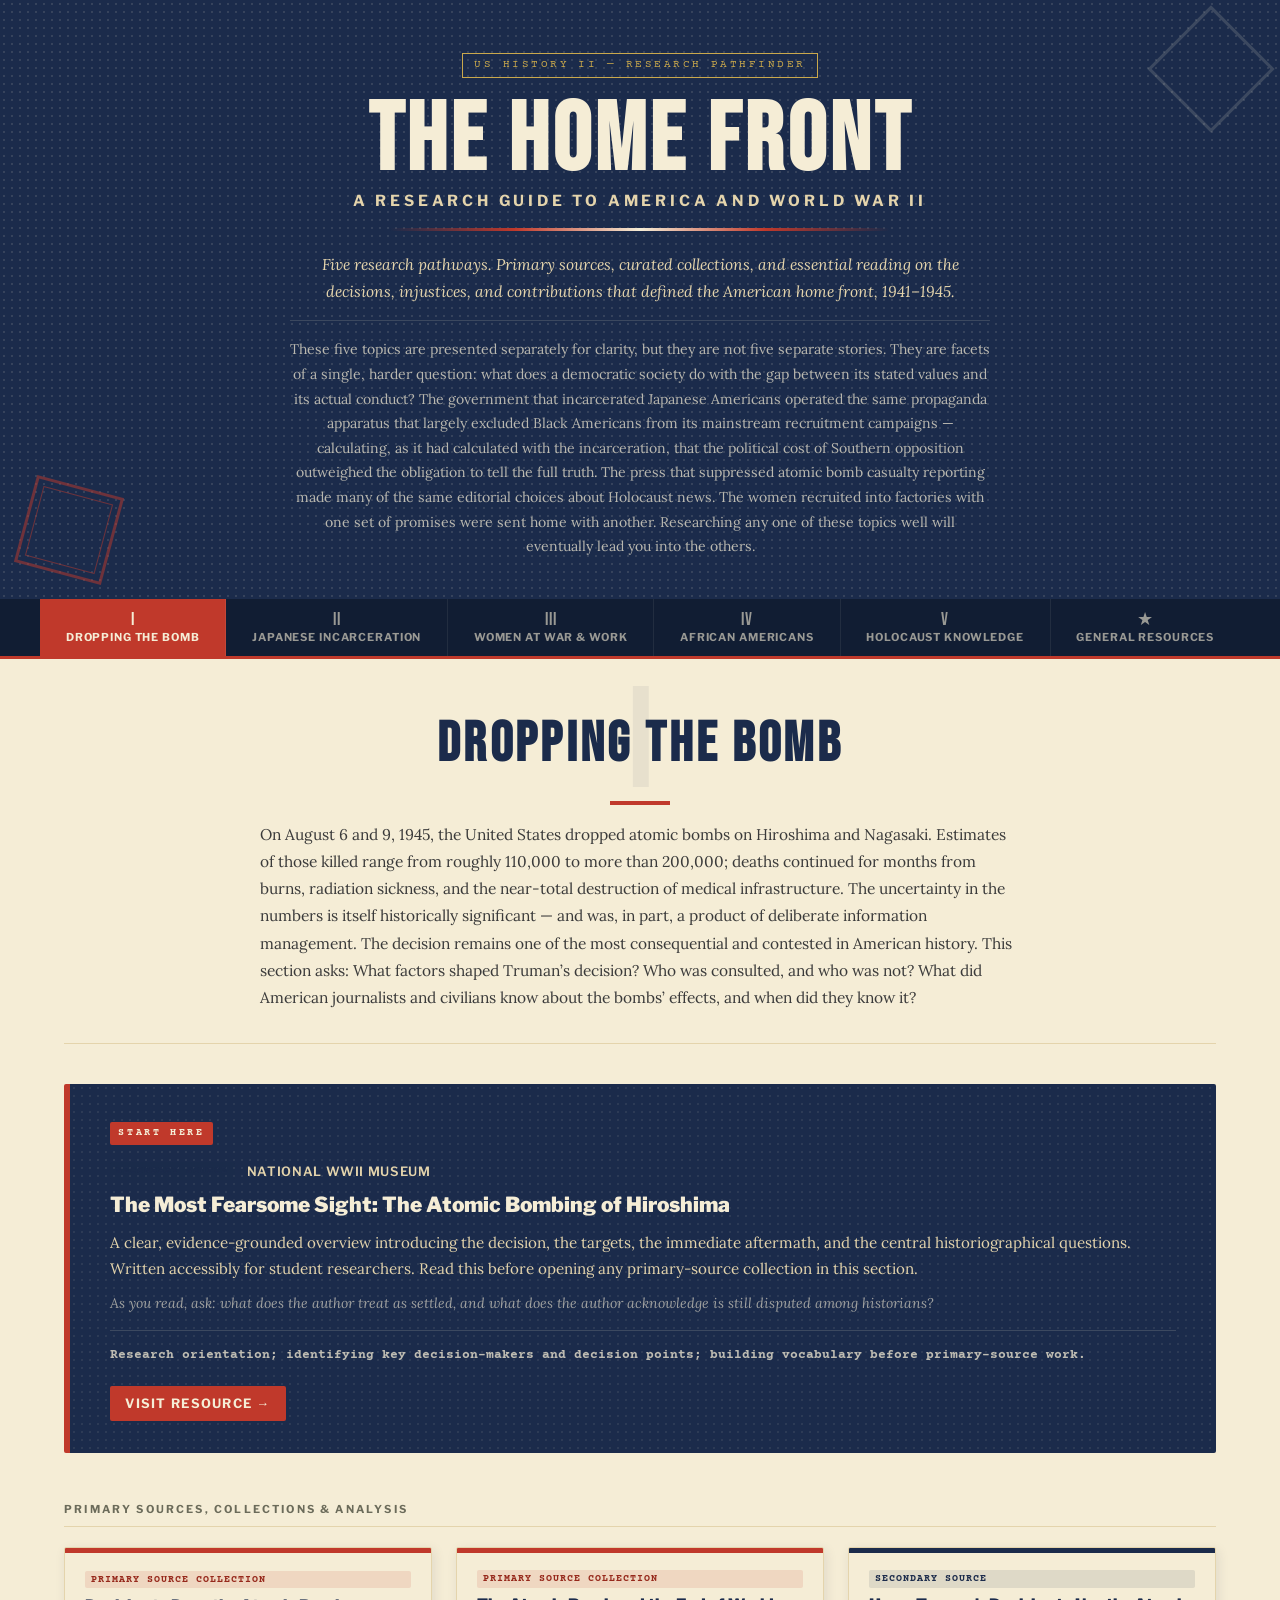
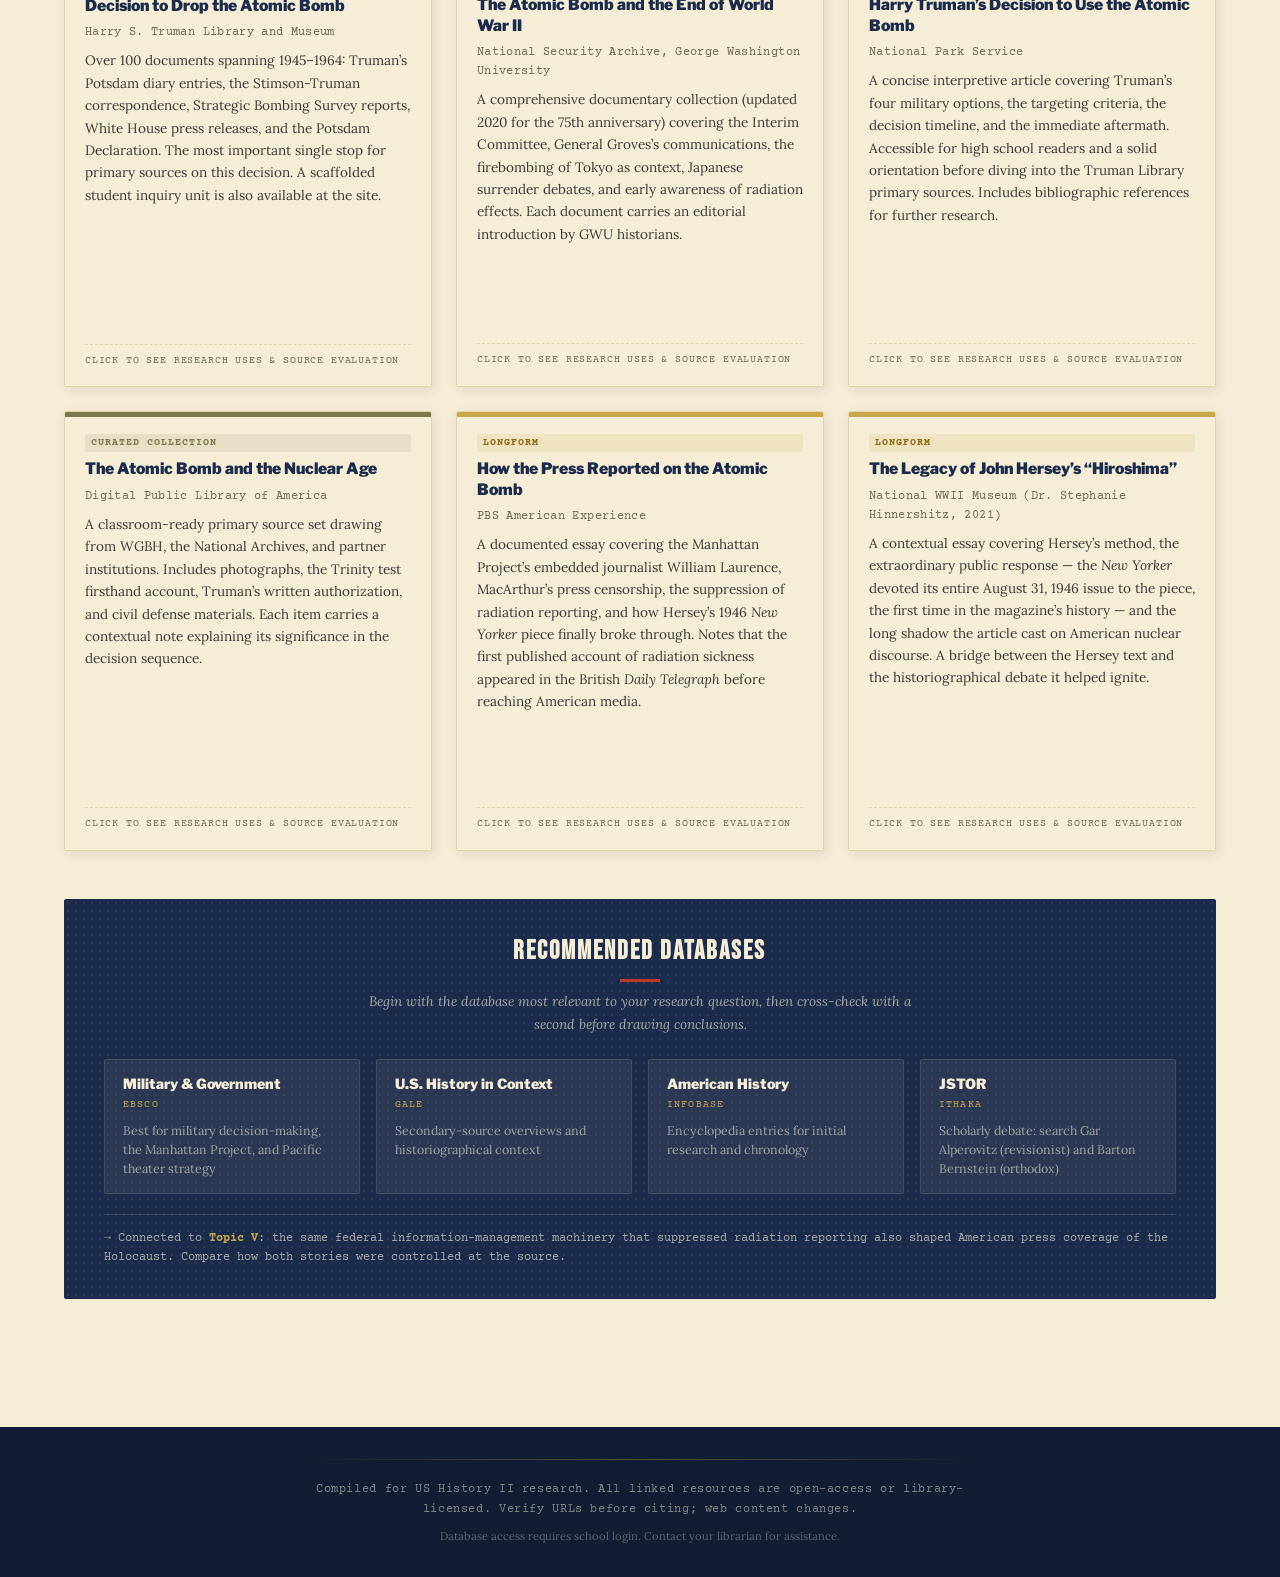
==== index.html @ 6b69b6e1 "Add files via upload" ====
<!DOCTYPE html>
<html lang="en">
<head>
  <meta charset="UTF-8">
  <meta name="viewport" content="width=device-width, initial-scale=1.0">
  <title>The Home Front — WWII Research Pathfinder | US History II</title>
  <meta name="description" content="A research pathfinder for US History II students covering five World War II topics.">
  <link rel="stylesheet" href="style.css">
</head>
<body>

<!-- ============================================================
     SITE HEADER
============================================================ -->
<header class="site-header">
  <div class="header-inner">
    <div class="header-classification">US History II &mdash; Research Pathfinder</div>
    <h1 class="site-title">The Home Front
      <span class="site-subtitle">A Research Guide to America and World War II</span>
    </h1>
    <div class="header-rule"></div>
    <p class="header-intro">Five research pathways. Primary sources, curated collections, and essential reading on the decisions, injustices, and contributions that defined the American home front, 1941&ndash;1945.</p>
    <p class="header-connections">These five topics are presented separately for clarity, but they are not five separate stories. They are facets of a single, harder question: what does a democratic society do with the gap between its stated values and its actual conduct? The government that incarcerated Japanese Americans operated the same propaganda apparatus that largely excluded Black Americans from its mainstream recruitment campaigns — calculating, as it had calculated with the incarceration, that the political cost of Southern opposition outweighed the obligation to tell the full truth. The press that suppressed atomic bomb casualty reporting made many of the same editorial choices about Holocaust news. The women recruited into factories with one set of promises were sent home with another. Researching any one of these topics well will eventually lead you into the others.</p>
  </div>
  <div class="header-geo geo-left" aria-hidden="true"></div>
  <div class="header-geo geo-right" aria-hidden="true"></div>
</header>

<!-- ============================================================
     TOPIC NAVIGATION
============================================================ -->
<nav class="topic-nav" role="navigation" aria-label="Topic navigation">
  <div class="nav-inner">
    <button class="nav-tab active" data-topic="bomb" aria-selected="true">
      <span class="tab-num">I</span>
      <span class="tab-label">Dropping the Bomb</span>
    </button>
    <button class="nav-tab" data-topic="incarceration" aria-selected="false">
      <span class="tab-num">II</span>
      <span class="tab-label">Japanese Incarceration</span>
    </button>
    <button class="nav-tab" data-topic="women" aria-selected="false">
      <span class="tab-num">III</span>
      <span class="tab-label">Women at War &amp; Work</span>
    </button>
    <button class="nav-tab" data-topic="african-americans" aria-selected="false">
      <span class="tab-num">IV</span>
      <span class="tab-label">African Americans</span>
    </button>
    <button class="nav-tab" data-topic="holocaust" aria-selected="false">
      <span class="tab-num">V</span>
      <span class="tab-label">Holocaust Knowledge</span>
    </button>
    <button class="nav-tab" data-topic="general" aria-selected="false">
      <span class="tab-num">&#9733;</span>
      <span class="tab-label">General Resources</span>
    </button>
  </div>
</nav>

<!-- ============================================================
     MAIN CONTENT
============================================================ -->
<main id="main-content">

<!-- ================================================================
     TOPIC I: DROPPING THE BOMB
================================================================ -->
<section class="topic-panel active" data-topic="bomb">
  <div class="topic-header">
    <div class="topic-number" aria-hidden="true">I</div>
    <h2 class="topic-title">Dropping the Bomb</h2>
    <p class="topic-intro">On August 6 and 9, 1945, the United States dropped atomic bombs on Hiroshima and Nagasaki. Estimates of those killed range from roughly 110,000 to more than 200,000; deaths continued for months from burns, radiation sickness, and the near-total destruction of medical infrastructure. The uncertainty in the numbers is itself historically significant &mdash; and was, in part, a product of deliberate information management. The decision remains one of the most consequential and contested in American history. This section asks: What factors shaped Truman&rsquo;s decision? Who was consulted, and who was not? What did American journalists and civilians know about the bombs&rsquo; effects, and when did they know it?</p>
  </div>

  <div class="start-here-card">
    <div class="start-here-badge">Start Here</div>
    <div class="start-here-meta">
      <span class="source-tag tag-secondary">Secondary Source</span>
      <span class="source-institution">National WWII Museum</span>
    </div>
    <h3 class="start-here-title">The Most Fearsome Sight: The Atomic Bombing of Hiroshima</h3>
    <p class="start-here-summary">A clear, evidence-grounded overview introducing the decision, the targets, the immediate aftermath, and the central historiographical questions. Written accessibly for student researchers. Read this before opening any primary-source collection in this section. <em>As you read, ask: what does the author treat as settled, and what does the author acknowledge is still disputed among historians?</em></p>
    <p class="start-here-uses"><strong>Research orientation; identifying key decision-makers and decision points; building vocabulary before primary-source work.</strong></p>
    <a class="start-here-link" href="https://www.nationalww2museum.org/war/articles/atomic-bombing-hiroshima" target="_blank" rel="noopener">Visit Resource &rarr;</a>
  </div>

  <div class="section-label">Primary Sources, Collections &amp; Analysis</div>
  <div class="cards-grid">

    <div class="flip-card" tabindex="0" aria-label="Research card: Decision to Drop the Atomic Bomb, Truman Library">
      <div class="flip-inner">
        <div class="card-face card-front" data-type="primary">
          <div class="card-type-bar"></div>
          <div class="card-content">
            <span class="source-tag tag-primary">Primary Source Collection</span>
            <h3 class="card-title">Decision to Drop the Atomic Bomb</h3>
            <p class="card-institution">Harry S. Truman Library and Museum</p>
            <p class="card-summary">Over 100 documents spanning 1945&ndash;1964: Truman&rsquo;s Potsdam diary entries, the Stimson-Truman correspondence, Strategic Bombing Survey reports, White House press releases, and the Potsdam Declaration. The most important single stop for primary sources on this decision. A scaffolded student inquiry unit is also available at the site.</p>
            <div class="card-flip-hint">Click to see research uses &amp; source evaluation</div>
          </div>
        </div>
        <div class="card-face card-back">
          <div class="card-content">
            <div class="back-section">
              <h4 class="back-heading">Research Uses</h4>
              <ul class="back-list">
                <li>Close reading of decision-making documents</li>
                <li>Perspective analysis: Truman versus advisors versus scientists</li>
                <li>Ethics of target selection</li>
                <li>Comparing Truman&rsquo;s private diary to his public statements</li>
              </ul>
            </div>
            <div class="back-section">
              <h4 class="back-heading">Source Evaluation</h4>
              <ul class="back-list intel">
                <li>Who created this archive, and for what institutional purpose?</li>
                <li>Whose voices appear, and whose are absent?</li>
                <li>What does &ldquo;declassified&rdquo; mean, and why does it matter?</li>
              </ul>
            </div>
            <a class="card-link" href="https://www.trumanlibrary.gov/library/online-collections/decision-to-drop-atomic-bomb" target="_blank" rel="noopener">Visit Resource &rarr;</a>
          </div>
        </div>
      </div>
    </div>

    <div class="flip-card" tabindex="0" aria-label="Research card: The Atomic Bomb and the End of World War II, National Security Archive">
      <div class="flip-inner">
        <div class="card-face card-front" data-type="primary">
          <div class="card-type-bar"></div>
          <div class="card-content">
            <span class="source-tag tag-primary">Primary Source Collection</span>
            <h3 class="card-title">The Atomic Bomb and the End of World War II</h3>
            <p class="card-institution">National Security Archive, George Washington University</p>
            <p class="card-summary">A comprehensive documentary collection (updated 2020 for the 75th anniversary) covering the Interim Committee, General Groves&rsquo;s communications, the firebombing of Tokyo as context, Japanese surrender debates, and early awareness of radiation effects. Each document carries an editorial introduction by GWU historians.</p>
            <div class="card-flip-hint">Click to see research uses &amp; source evaluation</div>
          </div>
        </div>
        <div class="card-face card-back">
          <div class="card-content">
            <div class="back-section">
              <h4 class="back-heading">Research Uses</h4>
              <ul class="back-list">
                <li>The historiographical &ldquo;was it necessary?&rdquo; debate</li>
                <li>Who had a seat at the Interim Committee table?</li>
                <li>Comparing the firebombing of Tokyo to the atomic decision</li>
              </ul>
            </div>
            <div class="back-section">
              <h4 class="back-heading">Source Evaluation</h4>
              <ul class="back-list intel">
                <li>What does it mean that these documents were once classified?</li>
                <li>How does GWU&rsquo;s editorial introduction frame the documents?</li>
                <li>What questions do these documents raise that they cannot answer?</li>
              </ul>
            </div>
            <a class="card-link" href="https://nsarchive.gwu.edu/briefing-book/nuclear-vault/2020-08-04/atomic-bomb-end-world-war-ii" target="_blank" rel="noopener">Visit Resource &rarr;</a>
          </div>
        </div>
      </div>
    </div>

    <div class="flip-card" tabindex="0" aria-label="Research card: Harry Truman's Decision to Use the Atomic Bomb, National Park Service">
      <div class="flip-inner">
        <div class="card-face card-front" data-type="secondary">
          <div class="card-type-bar"></div>
          <div class="card-content">
            <span class="source-tag tag-secondary">Secondary Source</span>
            <h3 class="card-title">Harry Truman&rsquo;s Decision to Use the Atomic Bomb</h3>
            <p class="card-institution">National Park Service</p>
            <p class="card-summary">A concise interpretive article covering Truman&rsquo;s four military options, the targeting criteria, the decision timeline, and the immediate aftermath. Accessible for high school readers and a solid orientation before diving into the Truman Library primary sources. Includes bibliographic references for further research.</p>
            <div class="card-flip-hint">Click to see research uses &amp; source evaluation</div>
          </div>
        </div>
        <div class="card-face card-back">
          <div class="card-content">
            <div class="back-section">
              <h4 class="back-heading">Research Uses</h4>
              <ul class="back-list">
                <li>Introductory reading before engaging primary sources</li>
                <li>Understanding the four military options Truman considered</li>
                <li>Building context for the Truman Library documents</li>
              </ul>
            </div>
            <div class="back-section">
              <h4 class="back-heading">Source Evaluation</h4>
              <ul class="back-list intel">
                <li>The NPS is a federal agency. How might that shape its interpretation?</li>
                <li>What sources does this article cite? Can you find them yourself?</li>
                <li>How does this framing compare to the NSA collection?</li>
              </ul>
            </div>
            <a class="card-link" href="https://www.nps.gov/articles/trumanatomicbomb.htm" target="_blank" rel="noopener">Visit Resource &rarr;</a>
          </div>
        </div>
      </div>
    </div>

    <div class="flip-card" tabindex="0" aria-label="Research card: The Atomic Bomb and the Nuclear Age, Digital Public Library of America">
      <div class="flip-inner">
        <div class="card-face card-front" data-type="curated">
          <div class="card-type-bar"></div>
          <div class="card-content">
            <span class="source-tag tag-curated">Curated Collection</span>
            <h3 class="card-title">The Atomic Bomb and the Nuclear Age</h3>
            <p class="card-institution">Digital Public Library of America</p>
            <p class="card-summary">A classroom-ready primary source set drawing from WGBH, the National Archives, and partner institutions. Includes photographs, the Trinity test firsthand account, Truman&rsquo;s written authorization, and civil defense materials. Each item carries a contextual note explaining its significance in the decision sequence.</p>
            <div class="card-flip-hint">Click to see research uses &amp; source evaluation</div>
          </div>
        </div>
        <div class="card-face card-back">
          <div class="card-content">
            <div class="back-section">
              <h4 class="back-heading">Research Uses</h4>
              <ul class="back-list">
                <li>Visual analysis of photographs and official imagery</li>
                <li>Comparing test-phase documents to post-decision documents</li>
                <li>Tracing the decision through a curated document sequence</li>
              </ul>
            </div>
            <div class="back-section">
              <h4 class="back-heading">Source Evaluation</h4>
              <ul class="back-list intel">
                <li>What does &ldquo;curated&rdquo; mean? Who selected these documents?</li>
                <li>What does the contextual note for each document tell you about how to read it?</li>
                <li>What type of source is each item: government record, photograph, press release?</li>
              </ul>
            </div>
            <a class="card-link" href="https://dp.la/primary-source-sets/the-atomic-bomb-and-the-nuclear-age" target="_blank" rel="noopener">Visit Resource &rarr;</a>
          </div>
        </div>
      </div>
    </div>

    <div class="flip-card" tabindex="0" aria-label="Research card: How the Press Reported on the Atomic Bomb, PBS American Experience">
      <div class="flip-inner">
        <div class="card-face card-front" data-type="longform">
          <div class="card-type-bar"></div>
          <div class="card-content">
            <span class="source-tag tag-longform">Longform</span>
            <h3 class="card-title">How the Press Reported on the Atomic Bomb</h3>
            <p class="card-institution">PBS American Experience</p>
            <p class="card-summary">A documented essay covering the Manhattan Project&rsquo;s embedded journalist William Laurence, MacArthur&rsquo;s press censorship, the suppression of radiation reporting, and how Hersey&rsquo;s 1946 <em>New Yorker</em> piece finally broke through. Notes that the first published account of radiation sickness appeared in the British <em>Daily Telegraph</em> before reaching American media.</p>
            <div class="card-flip-hint">Click to see research uses &amp; source evaluation</div>
          </div>
        </div>
        <div class="card-face card-back">
          <div class="card-content">
            <div class="back-section">
              <h4 class="back-heading">Research Uses</h4>
              <ul class="back-list">
                <li>The relationship between government, press, and public knowledge</li>
                <li>Media censorship as a historical phenomenon</li>
                <li>Comparing official and unofficial narratives of the same event</li>
              </ul>
            </div>
            <div class="back-section">
              <h4 class="back-heading">Source Evaluation</h4>
              <ul class="back-list intel">
                <li>What is an &ldquo;embedded journalist,&rdquo; and what are the trade-offs?</li>
                <li>Why would the government want to control reporting on radiation effects?</li>
                <li>Why did the radiation-sickness story appear in a British paper first?</li>
              </ul>
            </div>
            <a class="card-link" href="https://www.pbs.org/wgbh/americanexperience/features/how-press-reported-atomic-bomb/" target="_blank" rel="noopener">Visit Resource &rarr;</a>
          </div>
        </div>
      </div>
    </div>

    <div class="flip-card" tabindex="0" aria-label="Research card: The Legacy of John Hersey's Hiroshima, National WWII Museum">
      <div class="flip-inner">
        <div class="card-face card-front" data-type="longform">
          <div class="card-type-bar"></div>
          <div class="card-content">
            <span class="source-tag tag-longform">Longform</span>
            <h3 class="card-title">The Legacy of John Hersey&rsquo;s &ldquo;Hiroshima&rdquo;</h3>
            <p class="card-institution">National WWII Museum (Dr. Stephanie Hinnershitz, 2021)</p>
            <p class="card-summary">A contextual essay covering Hersey&rsquo;s method, the extraordinary public response &mdash; the <em>New Yorker</em> devoted its entire August 31, 1946 issue to the piece, the first time in the magazine&rsquo;s history &mdash; and the long shadow the article cast on American nuclear discourse. A bridge between the Hersey text and the historiographical debate it helped ignite.</p>
            <div class="card-flip-hint">Click to see research uses &amp; source evaluation</div>
          </div>
        </div>
        <div class="card-face card-back">
          <div class="card-content">
            <div class="back-section">
              <h4 class="back-heading">Research Uses</h4>
              <ul class="back-list">
                <li>How journalism can shift public understanding of history</li>
                <li>Connecting the Hersey text to its political and cultural reception</li>
                <li>The role of narrative structure in nonfiction argumentation</li>
              </ul>
            </div>
            <div class="back-section">
              <h4 class="back-heading">Source Evaluation</h4>
              <ul class="back-list intel">
                <li>Why did Hersey focus on six individuals rather than statistics?</li>
                <li>What does the public reaction tell us about what Americans knew beforehand?</li>
                <li>How does this essay help you read Hersey&rsquo;s original text more critically?</li>
              </ul>
            </div>
            <a class="card-link" href="https://www.nationalww2museum.org/war/articles/john-herseys-hiroshima-1946" target="_blank" rel="noopener">Visit Resource &rarr;</a>
          </div>
        </div>
      </div>
    </div>

  </div><!-- /cards-grid -->

  <div class="databases-panel">
    <h3 class="databases-heading">Recommended Databases</h3>
    <p class="databases-intro">Begin with the database most relevant to your research question, then cross-check with a second before drawing conclusions.</p>
    <div class="db-grid">
      <a class="db-card" href="https://research.ebsco.com/c/t3bsam?db=mth" target="_blank" rel="noopener">
        <span class="db-name">Military &amp; Government</span>
        <span class="db-vendor">EBSCO</span>
        <span class="db-note">Best for military decision-making, the Manhattan Project, and Pacific theater strategy</span>
      </a>
      <a class="db-card" href="https://link.gale.com/apps/UHIC?u=nort87507" target="_blank" rel="noopener">
        <span class="db-name">U.S. History in Context</span>
        <span class="db-vendor">Gale</span>
        <span class="db-note">Secondary-source overviews and historiographical context</span>
      </a>
      <a class="db-card" href="https://wehs.westex.libguides.com/amhis" target="_blank" rel="noopener">
        <span class="db-name">American History</span>
        <span class="db-vendor">Infobase</span>
        <span class="db-note">Encyclopedia entries for initial research and chronology</span>
      </a>
      <a class="db-card" href="https://jstor.com" target="_blank" rel="noopener">
        <span class="db-name">JSTOR</span>
        <span class="db-vendor">Ithaka</span>
        <span class="db-note">Scholarly debate: search Gar Alperovitz (revisionist) and Barton Bernstein (orthodox)</span>
      </a>
    </div>
    <p class="cross-ref">&#8594; Connected to <strong>Topic V</strong>: the same federal information-management machinery that suppressed radiation reporting also shaped American press coverage of the Holocaust. Compare how both stories were controlled at the source.</p>
  </div>
</section>
<!-- /TOPIC I -->


<!-- ================================================================
     TOPIC II: JAPANESE AMERICAN INCARCERATION
================================================================ -->
<section class="topic-panel" data-topic="incarceration">
  <div class="topic-header">
    <div class="topic-number" aria-hidden="true">II</div>
    <h2 class="topic-title">Japanese American Incarceration</h2>
    <p class="topic-intro">Following the attack on Pearl Harbor, President Roosevelt signed Executive Order 9066 on February 19, 1942, authorizing the forced removal of more than 120,000 people of Japanese ancestry &mdash; roughly two-thirds of them American citizens &mdash; from the West Coast to ten incarceration camps in remote interior locations. A note on language: historians and affected communities have moved decisively toward &ldquo;incarceration&rdquo; rather than &ldquo;internment,&rdquo; which has a specific legal meaning distinct from mass forced removal. This section asks: What legal and political conditions made this possible? How did incarcerated people respond? What did resistance look like inside the camps?</p>
  </div>

  <div class="start-here-card">
    <div class="start-here-badge">Start Here</div>
    <div class="start-here-meta">
      <span class="source-tag tag-reference">Reference</span>
      <span class="source-institution">Densho</span>
    </div>
    <h3 class="start-here-title">Densho Encyclopedia</h3>
    <p class="start-here-summary">A peer-reviewed online reference work with nearly 1,500 articles by professional historians and community members, edited by Densho content director Brian Niiya. Covers all ten WRA camps, the major legal cases (Korematsu, Hirabayashi, Yasui, Endo), and significant individuals. Use it the way you&rsquo;d use a specialized reference dictionary: to orient yourself in the vocabulary and chronology before moving into primary sources. <em>As you read, notice the language choices: what terminology does this source use, and what does the introductory note about language tell you about the stakes of those choices?</em></p>
    <p class="start-here-uses"><strong>Background reading; identifying key terms and legal cases; understanding the range of camp experiences before selecting a research focus.</strong></p>
    <a class="start-here-link" href="https://encyclopedia.densho.org/" target="_blank" rel="noopener">Visit Resource &rarr;</a>
  </div>

  <div class="section-label">Primary Sources, Collections &amp; Analysis</div>
  <div class="cards-grid">

    <div class="flip-card" tabindex="0" aria-label="Research card: Densho Digital Repository, Densho">
      <div class="flip-inner">
        <div class="card-face card-front" data-type="primary">
          <div class="card-type-bar"></div>
          <div class="card-content">
            <span class="source-tag tag-primary">Primary Source Collection</span>
            <h3 class="card-title">Densho Digital Repository</h3>
            <p class="card-institution">Densho</p>
            <p class="card-summary">The essential primary-source archive for this topic. Over 900 oral history video interviews (1,700+ hours), photographs, camp newspapers, personal documents, and organizational records. The Names Registry allows students to search the WRA&rsquo;s Final Accountability Rosters by name, connecting official records to individual stories.</p>
            <div class="card-flip-hint">Click to see research uses &amp; source evaluation</div>
          </div>
        </div>
        <div class="card-face card-back">
          <div class="card-content">
            <div class="back-section">
              <h4 class="back-heading">Research Uses</h4>
              <ul class="back-list">
                <li>Oral history analysis: how do testimonies compare to official records?</li>
                <li>The range of experiences across the ten WRA camps</li>
                <li>Individual biography as an entry point into community history</li>
              </ul>
            </div>
            <div class="back-section">
              <h4 class="back-heading">Source Evaluation</h4>
              <ul class="back-list intel">
                <li>What can an oral history tell you that a document cannot?</li>
                <li>Densho is a community-based nonprofit. How might that shape what it collects?</li>
                <li>Who created the WRA&rsquo;s Final Accountability Roster, and for what purpose?</li>
              </ul>
            </div>
            <a class="card-link" href="https://ddr.densho.org/" target="_blank" rel="noopener">Visit Resource &rarr;</a>
          </div>
        </div>
      </div>
    </div>

    <div class="flip-card" tabindex="0" aria-label="Research card: Incarceration Camp Newspapers 1942-1946, Library of Congress">
      <div class="flip-inner">
        <div class="card-face card-front" data-type="primary">
          <div class="card-type-bar"></div>
          <div class="card-content">
            <span class="source-tag tag-primary">Primary Sources</span>
            <h3 class="card-title">Incarceration Camp Newspapers, 1942&ndash;1946</h3>
            <p class="card-institution">Library of Congress / Chronicling America</p>
            <p class="card-summary">Newspapers published across the WRA camps and assembly centers, freely accessible through Chronicling America. Documents daily life, community governance, the loyalty questionnaire controversy, and resistance &mdash; written by the incarcerated themselves, not by outside observers.</p>
            <div class="card-flip-hint">Click to see research uses &amp; source evaluation</div>
          </div>
        </div>
        <div class="card-face card-back">
          <div class="card-content">
            <div class="back-section">
              <h4 class="back-heading">Research Uses</h4>
              <ul class="back-list">
                <li>Media analysis: who wrote these papers, and for what audience?</li>
                <li>Comparing camp papers to official WRA publications</li>
                <li>How did the papers cover the loyalty questionnaire controversy?</li>
              </ul>
            </div>
            <div class="back-section">
              <h4 class="back-heading">Source Evaluation</h4>
              <ul class="back-list intel">
                <li>Camp newspapers were subject to censorship. How might that affect what they published?</li>
                <li>Who had access to these papers outside the camps?</li>
                <li>What does self-representation look like under institutional constraint?</li>
              </ul>
            </div>
            <a class="card-link" href="https://www.loc.gov/collections/japanese-american-internment-camp-newspapers/" target="_blank" rel="noopener">Visit Resource &rarr;</a>
          </div>
        </div>
      </div>
    </div>

    <div class="flip-card" tabindex="0" aria-label="Research card: Manzanar National Historic Site, National Park Service">
      <div class="flip-inner">
        <div class="card-face card-front" data-type="secondary">
          <div class="card-type-bar"></div>
          <div class="card-content">
            <span class="source-tag tag-secondary">Secondary Source</span>
            <h3 class="card-title">Manzanar National Historic Site</h3>
            <p class="card-institution">National Park Service</p>
            <p class="card-summary">Interpretive materials, a virtual tour, and educator resources. Its particular value is spatial and material: students can understand the physical dimensions of incarceration &mdash; the remoteness, the barracks conditions, the surrounding desert landscape &mdash; not just the legal and political framework.</p>
            <div class="card-flip-hint">Click to see research uses &amp; source evaluation</div>
          </div>
        </div>
        <div class="card-face card-back">
          <div class="card-content">
            <div class="back-section">
              <h4 class="back-heading">Research Uses</h4>
              <ul class="back-list">
                <li>Place-based history: how does geography shape the incarceration experience?</li>
                <li>The built environment of confinement as historical evidence</li>
                <li>Connecting landscape and climate to the policy&rsquo;s intent and effect</li>
              </ul>
            </div>
            <div class="back-section">
              <h4 class="back-heading">Source Evaluation</h4>
              <ul class="back-list intel">
                <li>Why does the NPS designate Manzanar a National Historic Site?</li>
                <li>What is preserved there, and what has been lost?</li>
                <li>How does a physical site tell a different story than a document?</li>
              </ul>
            </div>
            <a class="card-link" href="https://www.nps.gov/manz/index.htm" target="_blank" rel="noopener">Visit Resource &rarr;</a>
          </div>
        </div>
      </div>
    </div>

    <div class="flip-card" tabindex="0" aria-label="Research card: Draft Resistance in Japanese American Incarceration Camps, JSTOR Daily">
      <div class="flip-inner">
        <div class="card-face card-front" data-type="longform">
          <div class="card-type-bar"></div>
          <div class="card-content">
            <span class="source-tag tag-longform">Longform</span>
            <h3 class="card-title">Draft Resistance in Japanese American Incarceration Camps</h3>
            <p class="card-institution">JSTOR Daily</p>
            <p class="card-summary">Built around Arthur A. Hansen&rsquo;s scholarship, this essay recovers the suppressed history of the Fair Play Committee at Heart Mountain, Wyoming &mdash; young Nisei men who refused the draft on constitutional grounds. Their story was actively buried by the Japanese American Citizens League for decades. The journalism of James Matsumoto Omura is also recovered here.</p>
            <div class="card-flip-hint">Click to see research uses &amp; source evaluation</div>
          </div>
        </div>
        <div class="card-face card-back">
          <div class="card-content">
            <div class="back-section">
              <h4 class="back-heading">Research Uses</h4>
              <ul class="back-list">
                <li>The limits of the &ldquo;loyal, patriotic Nisei&rdquo; narrative</li>
                <li>Voice, agency, and principled dissent within the incarcerated community</li>
                <li>The politics of historical memory: why was this story suppressed?</li>
              </ul>
            </div>
            <div class="back-section">
              <h4 class="back-heading">Source Evaluation</h4>
              <ul class="back-list intel">
                <li>Why would the JACL suppress this history for decades?</li>
                <li>What does JSTOR Daily do differently from a peer-reviewed journal article?</li>
                <li>How does recovered history change a community&rsquo;s understanding of itself?</li>
              </ul>
            </div>
            <a class="card-link" href="https://daily.jstor.org/draft-resistance-in-japanese-american-internment-camps/" target="_blank" rel="noopener">Visit Resource &rarr;</a>
          </div>
        </div>
      </div>
    </div>

    <div class="flip-card" tabindex="0" aria-label="Research card: From Wong Kim Ark to Japanese American Incarceration, Organization of American Historians">
      <div class="flip-inner">
        <div class="card-face card-front" data-type="longform">
          <div class="card-type-bar"></div>
          <div class="card-content">
            <span class="source-tag tag-longform">Longform</span>
            <h3 class="card-title">From Wong Kim Ark to Japanese American Incarceration</h3>
            <p class="card-institution">Organization of American Historians</p>
            <p class="card-summary">A substantial essay tracing the legal and political genealogy of anti-Asian nativism from the late nineteenth century through Executive Order 9066. Central argument: the incarceration was not a sudden wartime aberration but the culmination of deliberate racial policy built over decades. Covers birthright citizenship, immigration restriction, and Supreme Court racial jurisprudence.</p>
            <div class="card-flip-hint">Click to see research uses &amp; source evaluation</div>
          </div>
        </div>
        <div class="card-face card-back">
          <div class="card-content">
            <div class="back-section">
              <h4 class="back-heading">Research Uses</h4>
              <ul class="back-list">
                <li>Long-arc causation: how does earlier history explain 1942?</li>
                <li>Legal history of birthright citizenship and its racial limits</li>
                <li>Connecting WWII events to the Chinese Exclusion Act and earlier immigration law</li>
              </ul>
            </div>
            <div class="back-section">
              <h4 class="back-heading">Source Evaluation</h4>
              <ul class="back-list intel">
                <li>The OAH is the professional organization for American historians. What does that tell you about this essay?</li>
                <li>How does the long-arc argument change how you understand 1942?</li>
                <li>What legal cases does the essay discuss? Can you find the original decisions?</li>
              </ul>
            </div>
            <a class="card-link" href="https://www.oah.org/tah/asian-american-and-pacific-islander-history/from-wong-kim-ark-to-the-japanese-american-incarceration-asian-americans-and-the-racial-limits-of-birthright-citizenship/" target="_blank" rel="noopener">Visit Resource &rarr;</a>
          </div>
        </div>
      </div>
    </div>

    <div class="flip-card" tabindex="0" aria-label="Research card: WWII Japanese American Incarceration Resources, National Archives">
      <div class="flip-inner">
        <div class="card-face card-front" data-type="secondary">
          <div class="card-type-bar"></div>
          <div class="card-content">
            <span class="source-tag tag-secondary">Research Portal</span>
            <h3 class="card-title">WWII Japanese American Incarceration: Resources</h3>
            <p class="card-institution">National Archives</p>
            <p class="card-summary">A research portal whose opening section on terminology &mdash; endorsing &ldquo;incarceration&rdquo; over &ldquo;internment&rdquo; and linking to Densho and NPS language guides &mdash; is itself worth reading as a methodological text. Models how historians negotiate language and what it means for a federal agency to acknowledge a historical wrong.</p>
            <div class="card-flip-hint">Click to see research uses &amp; source evaluation</div>
          </div>
        </div>
        <div class="card-face card-back">
          <div class="card-content">
            <div class="back-section">
              <h4 class="back-heading">Research Uses</h4>
              <ul class="back-list">
                <li>Historical language as a methodological and ethical question</li>
                <li>Finding primary sources held in the National Archives system</li>
                <li>How federal agencies reckon with historical injustice</li>
              </ul>
            </div>
            <div class="back-section">
              <h4 class="back-heading">Source Evaluation</h4>
              <ul class="back-list intel">
                <li>Why would the National Archives update its language to use &ldquo;incarceration&rdquo;?</li>
                <li>What is the legal difference between &ldquo;internment&rdquo; and &ldquo;incarceration&rdquo;?</li>
                <li>How does word choice shape a reader&rsquo;s understanding of history?</li>
              </ul>
            </div>
            <a class="card-link" href="https://www.archives.gov/research/aapi/ww2/resources" target="_blank" rel="noopener">Visit Resource &rarr;</a>
          </div>
        </div>
      </div>
    </div>

  </div><!-- /cards-grid -->

  <div class="databases-panel">
    <h3 class="databases-heading">Recommended Databases</h3>
    <p class="databases-intro">Use multiple databases to triangulate: legal history, personal testimony, and political context each require different kinds of sources.</p>
    <div class="db-grid">
      <a class="db-card" href="https://wehs.westex.libguides.com/amhis" target="_blank" rel="noopener">
        <span class="db-name">American History</span>
        <span class="db-vendor">Infobase</span>
        <span class="db-note">Solid encyclopedia coverage; good starting point for chronology and context</span>
      </a>
      <a class="db-card" href="https://link.gale.com/apps/UHIC?u=nort87507" target="_blank" rel="noopener">
        <span class="db-name">U.S. History in Context</span>
        <span class="db-vendor">Gale</span>
        <span class="db-note">Secondary sources, newspaper coverage, and legal history</span>
      </a>
      <a class="db-card" href="https://jstor.com" target="_blank" rel="noopener">
        <span class="db-name">JSTOR</span>
        <span class="db-vendor">Ithaka</span>
        <span class="db-note">Scholarship on incarceration; legal history of Korematsu, Hirabayashi, and Yasui</span>
      </a>
      <a class="db-card" href="https://online.infobaselearning.com/Direct.aspx?pid=WE53&aid=17282" target="_blank" rel="noopener">
        <span class="db-name">Modern World History</span>
        <span class="db-vendor">Infobase</span>
        <span class="db-note">Pacific-theater context; racial politics of the Asia-Pacific war</span>
      </a>
    </div>
    <p class="cross-ref">&#8594; Connected to <strong>Topic IV</strong>: the same racial politics that produced Executive Order 9066 also structured the segregated military in which African Americans served. Both topics are best understood as expressions of the same legal and cultural framework, not as separate incidents.</p>
  </div>
</section>
<!-- /TOPIC II -->

<!-- ================================================================
     TOPIC III: WOMEN AT WAR & WORK
================================================================ -->
<section class="topic-panel" data-topic="women">
  <div class="topic-header">
    <div class="topic-number" aria-hidden="true">III</div>
    <h2 class="topic-title">Women at War &amp; Work</h2>
    <p class="topic-intro">World War II brought more than six million women into industrial and government jobs in the United States &mdash; the largest single shift in women&rsquo;s labor-force participation in the nation&rsquo;s history to that point. The federal Office of War Information actively recruited women through poster campaigns, radio spots, and magazine features. Then, once the war ended, it actively campaigned to return them to domestic roles. A note on the iconic image: the &ldquo;We Can Do It!&rdquo; Westinghouse poster now universally associated with Rosie the Riveter was not widely circulated during the war. It was produced for internal Westinghouse morale purposes. This disconnect between image and wartime reality is itself a research question worth pursuing. This section asks: What did wartime change actually mean for American women? Who was included in the &ldquo;Rosie&rdquo; narrative, and who was left out?</p>
  </div>

  <div class="start-here-card">
    <div class="start-here-badge">Start Here</div>
    <div class="start-here-meta">
      <span class="source-tag tag-curated">Research Guide</span>
      <span class="source-institution">Library of Congress</span>
    </div>
    <h3 class="start-here-title">Rosie the Riveter: Working Women and World War II</h3>
    <p class="start-here-summary">Authored by Meg Metcalf, LC Women&rsquo;s Studies Librarian, this guide organizes oral histories, OWI photographs, Women&rsquo;s Bureau publications, and visual resources into a navigable research pathway. It is both a research tool and a model of the genre: examine its structure alongside its content, and notice how a professional librarian organizes a complex topic for researchers at all levels. <em>As you use it, ask: what types of sources does this guide prioritize, and what does that prioritization tell you about how historians approach women&rsquo;s history?</em></p>
    <p class="start-here-uses"><strong>Research orientation; discovering oral histories and photographic sources; understanding what the Women&rsquo;s Bureau documented about wartime labor.</strong></p>
    <a class="start-here-link" href="https://guides.loc.gov/rosie-the-riveter" target="_blank" rel="noopener">Visit Resource &rarr;</a>
  </div>

  <div class="section-label">Primary Sources, Collections &amp; Analysis</div>
  <div class="cards-grid">

    <div class="flip-card" tabindex="0" aria-label="Research card: Women in World War II, National WWII Museum">
      <div class="flip-inner">
        <div class="card-face card-front" data-type="secondary">
          <div class="card-type-bar"></div>
          <div class="card-content">
            <span class="source-tag tag-secondary">Secondary Source</span>
            <h3 class="card-title">Women in World War II</h3>
            <p class="card-institution">National WWII Museum</p>
            <p class="card-summary">A topic page linking to research starters and curriculum-connected articles, including analysis of Women&rsquo;s Bureau labor data. Covers defense industries, military service (WACs, WAVEs, WASPs), nursing, and the home front. A well-evidenced secondary overview with an embedded bibliography pointing students toward deeper research.</p>
            <div class="card-flip-hint">Click to see research uses &amp; source evaluation</div>
          </div>
        </div>
        <div class="card-face card-back">
          <div class="card-content">
            <div class="back-section">
              <h4 class="back-heading">Research Uses</h4>
              <ul class="back-list">
                <li>Comparing military service to civilian defense-industry work</li>
                <li>Using labor-force statistics as historical evidence</li>
                <li>Identifying research sub-questions within the broader topic</li>
              </ul>
            </div>
            <div class="back-section">
              <h4 class="back-heading">Source Evaluation</h4>
              <ul class="back-list intel">
                <li>What sources does the Museum cite? Can you find them yourself?</li>
                <li>Who is the intended audience for museum educational content?</li>
                <li>Whose voices or perspectives are not represented in this overview?</li>
              </ul>
            </div>
            <a class="card-link" href="https://www.nationalww2museum.org/war/topics/women-world-war-ii" target="_blank" rel="noopener">Visit Resource &rarr;</a>
          </div>
        </div>
      </div>
    </div>

    <div class="flip-card" tabindex="0" aria-label="Research card: Women's Roles during World War II, National Women's History Museum">
      <div class="flip-inner">
        <div class="card-face card-front" data-type="secondary">
          <div class="card-type-bar"></div>
          <div class="card-content">
            <span class="source-tag tag-secondary">Secondary Source</span>
            <h3 class="card-title">Women&rsquo;s Roles during World War II</h3>
            <p class="card-institution">National Women&rsquo;s History Museum</p>
            <p class="card-summary">Organized thematically &mdash; defense industries, rationing, propaganda, military service &mdash; with essay-length articles and embedded primary sources. Expands the narrative beyond the white factory-worker icon to include Hazel Ying Lee (first Chinese American woman to fly for the U.S. military) and Elizebeth Smith Friedman (cryptanalysis).</p>
            <div class="card-flip-hint">Click to see research uses &amp; source evaluation</div>
          </div>
        </div>
        <div class="card-face card-back">
          <div class="card-content">
            <div class="back-section">
              <h4 class="back-heading">Research Uses</h4>
              <ul class="back-list">
                <li>Expanding the narrative beyond the Rosie icon</li>
                <li>Intersectional analysis of race and gender in wartime labor</li>
                <li>Military service versus civilian defense work as distinct research questions</li>
              </ul>
            </div>
            <div class="back-section">
              <h4 class="back-heading">Source Evaluation</h4>
              <ul class="back-list intel">
                <li>How does including Hazel Ying Lee and Elizebeth Friedman change the story?</li>
                <li>What is the National Women&rsquo;s History Museum&rsquo;s institutional mission?</li>
                <li>Who is still absent from this account?</li>
              </ul>
            </div>
            <a class="card-link" href="https://www.womenshistory.org/resources/general/womens-roles-during-world-war-ii" target="_blank" rel="noopener">Visit Resource &rarr;</a>
          </div>
        </div>
      </div>
    </div>

    <div class="flip-card" tabindex="0" aria-label="Research card: DocsTeach: Women and World War II, National Archives">
      <div class="flip-inner">
        <div class="card-face card-front" data-type="curated">
          <div class="card-type-bar"></div>
          <div class="card-content">
            <span class="source-tag tag-curated">Teaching Resource</span>
            <h3 class="card-title">DocsTeach &mdash; Women and World War II</h3>
            <p class="card-institution">National Archives</p>
            <p class="card-summary">The National Archives&rsquo; classroom platform hosts primary-source activities including OWI poster sets for close reading and rhetorical analysis. Search &ldquo;women&rdquo; and &ldquo;World War II&rdquo; to access activities built around recruitment campaigns, the Women&rsquo;s Army Corps, rationing posters, and more. All materials are reproductions of original federal records.</p>
            <div class="card-flip-hint">Click to see research uses &amp; source evaluation</div>
          </div>
        </div>
        <div class="card-face card-back">
          <div class="card-content">
            <div class="back-section">
              <h4 class="back-heading">Research Uses</h4>
              <ul class="back-list">
                <li>Visual rhetoric and propaganda analysis</li>
                <li>How the OWI constructed &ldquo;Rosie&rdquo; as a persuasive image</li>
                <li>Comparing OWI recruitment posters to postwar &ldquo;go home&rdquo; messaging</li>
              </ul>
            </div>
            <div class="back-section">
              <h4 class="back-heading">Source Evaluation</h4>
              <ul class="back-list intel">
                <li>What is propaganda? How do you distinguish it from information?</li>
                <li>Who was the intended audience for each poster you examine?</li>
                <li>What does the OWI&rsquo;s choice of imagery tell you about what it wanted workers to believe?</li>
              </ul>
            </div>
            <a class="card-link" href="https://www.docsteach.org/" target="_blank" rel="noopener">Visit Resource &rarr;</a>
          </div>
        </div>
      </div>
    </div>

    <div class="flip-card" tabindex="0" aria-label="Research card: Rosie the Riveter: Women War Workers on the WWII Home Front, National WWII Museum">
      <div class="flip-inner">
        <div class="card-face card-front" data-type="longform">
          <div class="card-type-bar"></div>
          <div class="card-content">
            <span class="source-tag tag-longform">Longform</span>
            <h3 class="card-title">Rosie the Riveter: Women War Workers on the WWII Home Front</h3>
            <p class="card-institution">National WWII Museum</p>
            <p class="card-summary">Makes a point students should encounter early: the &ldquo;We Can Do It!&rdquo; poster was produced for internal Westinghouse purposes and was not widely distributed during the war. The Norman Rockwell <em>Saturday Evening Post</em> cover (May 1943) was the more widely circulated wartime image. Also documents the government&rsquo;s active postwar campaign to return women to domestic roles.</p>
            <div class="card-flip-hint">Click to see research uses &amp; source evaluation</div>
          </div>
        </div>
        <div class="card-face card-back">
          <div class="card-content">
            <div class="back-section">
              <h4 class="back-heading">Research Uses</h4>
              <ul class="back-list">
                <li>The gap between propaganda images and their actual wartime circulation</li>
                <li>How historical memory constructs icons retrospectively</li>
                <li>The postwar reversal: from recruitment to domesticity</li>
              </ul>
            </div>
            <div class="back-section">
              <h4 class="back-heading">Source Evaluation</h4>
              <ul class="back-list intel">
                <li>If the Westinghouse poster was barely seen in 1943, why is it the dominant image today?</li>
                <li>What does this tell you about how historical memory is constructed after the fact?</li>
                <li>How does this essay change your understanding of what the OWI was actually doing?</li>
              </ul>
            </div>
            <a class="card-link" href="https://www.nationalww2museum.org/war/articles/rosie-riveter-women-war-workers-wwii-home-front" target="_blank" rel="noopener">Visit Resource &rarr;</a>
          </div>
        </div>
      </div>
    </div>

    <div class="flip-card" tabindex="0" aria-label="Research card: From Empowerment to Domesticity: The Case of Rosie the Riveter, Frontiers in Sociology">
      <div class="flip-inner">
        <div class="card-face card-front" data-type="longform">
          <div class="card-type-bar"></div>
          <div class="card-content">
            <span class="source-tag tag-longform">Longform / Peer-Reviewed</span>
            <h3 class="card-title">From Empowerment to Domesticity: The Case of Rosie the Riveter</h3>
            <p class="card-institution">Frontiers in Sociology (Santana, 2016)</p>
            <p class="card-summary">An open-access peer-reviewed article tracing the propaganda arc from wartime recruitment to postwar domesticity, with statistical evidence from the Women&rsquo;s Bureau on labor-force participation before, during, and after the war. More academic in register than other resources here, but the data is precise and the argument is accessible for strong readers.</p>
            <div class="card-flip-hint">Click to see research uses &amp; source evaluation</div>
          </div>
        </div>
        <div class="card-face card-back">
          <div class="card-content">
            <div class="back-section">
              <h4 class="back-heading">Research Uses</h4>
              <ul class="back-list">
                <li>Statistical analysis of women&rsquo;s labor trends across the war decade</li>
                <li>The gap between wartime rhetoric and postwar policy</li>
                <li>Connecting WWII women&rsquo;s labor to the longer history of American feminism</li>
              </ul>
            </div>
            <div class="back-section">
              <h4 class="back-heading">Source Evaluation</h4>
              <ul class="back-list intel">
                <li>What does &ldquo;peer-reviewed&rdquo; mean, and why does it matter for credibility?</li>
                <li>How does the author use statistics as evidence? Can you find the original Women&rsquo;s Bureau data?</li>
                <li>What is the article&rsquo;s central argument, and how does it prove it?</li>
              </ul>
            </div>
            <a class="card-link" href="https://www.frontiersin.org/journals/sociology/articles/10.3389/fsoc.2016.00016/full" target="_blank" rel="noopener">Visit Resource &rarr;</a>
          </div>
        </div>
      </div>
    </div>

  </div><!-- /cards-grid -->

  <div class="databases-panel">
    <h3 class="databases-heading">Recommended Databases</h3>
    <p class="databases-intro">Contemporary magazine coverage is particularly valuable here: the periodical record shows how women&rsquo;s wartime work was framed for general audiences in real time.</p>
    <div class="db-grid">
      <a class="db-card" href="https://wehs.westex.libguides.com/amhis" target="_blank" rel="noopener">
        <span class="db-name">American History</span>
        <span class="db-vendor">Infobase</span>
        <span class="db-note">Strong coverage of home front and women&rsquo;s wartime labor</span>
      </a>
      <a class="db-card" href="https://link.gale.com/apps/UHIC?u=nort87507" target="_blank" rel="noopener">
        <span class="db-name">U.S. History in Context</span>
        <span class="db-vendor">Gale</span>
        <span class="db-note">Periodical access including contemporaneous magazine coverage</span>
      </a>
      <a class="db-card" href="https://jstor.com" target="_blank" rel="noopener">
        <span class="db-name">JSTOR</span>
        <span class="db-vendor">Ithaka</span>
        <span class="db-note">Search Ruth Milkman&rsquo;s foundational scholarship on gender and industrial labor</span>
      </a>
    </div>
    <p class="cross-ref">&#8594; Connected to <strong>Topic IV</strong>: the OWI that produced the Rosie recruitment campaign largely excluded Black Americans from its mainstream, widely-distributed materials &mdash; calculating that Southern political opposition made inclusion too costly &mdash; while the Black press filled the resulting informational gap. The &ldquo;Rosie&rdquo; narrative and the Double V campaign are two responses to the same propaganda apparatus operating under the same political constraints.</p>
  </div>
</section>
<!-- /TOPIC III -->


<!-- ================================================================
     TOPIC IV: AFRICAN AMERICANS AT WAR & WORK
================================================================ -->
<section class="topic-panel" data-topic="african-americans">
  <div class="topic-header">
    <div class="topic-number" aria-hidden="true">IV</div>
    <h2 class="topic-title">African Americans at War &amp; Work</h2>
    <p class="topic-intro">More than one million African Americans served in the U.S. armed forces during World War II &mdash; across all branches and service roles, including labor and support battalions as well as combat units; the Smithsonian NMAAHC puts the figure at roughly 1.2 million &mdash; in a segregated military, under Jim Crow law, fighting for a nation whose founding documents declared all men equal. The Double V Campaign, launched by the <em>Pittsburgh Courier</em> in February 1942 following a letter from reader James G. Thompson, gave this contradiction a name: Victory abroad over fascism; Victory at home over American segregation. This section asks: What did Black military service mean in the context of domestic racial injustice? What role did the Black press play in documenting and demanding Black citizenship? What happened when veterans came home?</p>
  </div>

  <div class="start-here-card">
    <div class="start-here-badge">Start Here</div>
    <div class="start-here-meta">
      <span class="source-tag tag-secondary">Secondary Source</span>
      <span class="source-institution">Gilder Lehrman Institute of American History</span>
    </div>
    <h3 class="start-here-title">Patriotism Crosses the Color Line: African Americans in World War II</h3>
    <p class="start-here-summary">A substantive secondary essay covering military service, the Double V campaign&rsquo;s origins in Thompson&rsquo;s letter, the 92nd Division, the Tuskegee Airmen, the 761st Tank Battalion, and the 6888th Battalion. Includes an embedded bibliography pointing to the major monographs. The bibliography alone is a research tool: use it to identify the standard scholarly literature before turning to databases. <em>As you read, ask: whose voices does this essay quote directly, and whose experiences does it describe from the outside? What difference does that distinction make?</em></p>
    <p class="start-here-uses"><strong>Research orientation; identifying key individuals, units, and events; building a bibliography before moving into primary sources.</strong></p>
    <a class="start-here-link" href="https://www.gilderlehrman.org/history-resources/essays/patriotism-crosses-color-line-african-americans-world-war-ii" target="_blank" rel="noopener">Visit Resource &rarr;</a>
  </div>

  <div class="section-label">Primary Sources, Collections &amp; Analysis</div>
  <div class="cards-grid">

    <div class="flip-card" tabindex="0" aria-label="Research card: Double Victory: The African American Military Experience, Smithsonian NMAAHC">
      <div class="flip-inner">
        <div class="card-face card-front" data-type="curated">
          <div class="card-type-bar"></div>
          <div class="card-content">
            <span class="source-tag tag-curated">Exhibition</span>
            <h3 class="card-title">Double Victory: The African American Military Experience</h3>
            <p class="card-institution">Smithsonian NMAAHC</p>
            <p class="card-summary">Online exhibition tracing African American military experience from the Buffalo Soldiers through World War II, with emphasis on the Double V campaign. Includes artifact images, contextual essays, and individual stories: Dorie Miller, Jesse Brown, the 6888th Battalion. The 6888th received formal Congressional recognition only in 2022.</p>
            <div class="card-flip-hint">Click to see research uses &amp; source evaluation</div>
          </div>
        </div>
        <div class="card-face card-back">
          <div class="card-content">
            <div class="back-section">
              <h4 class="back-heading">Research Uses</h4>
              <ul class="back-list">
                <li>African American military history in long-arc context</li>
                <li>Individual biography as an entry point into community history</li>
                <li>Material culture analysis: what do museum artifacts tell us?</li>
              </ul>
            </div>
            <div class="back-section">
              <h4 class="back-heading">Source Evaluation</h4>
              <ul class="back-list intel">
                <li>How does the Museum use individual stories to make broader historical arguments?</li>
                <li>The 6888th was formally recognized only in 2022. What does delayed recognition tell us about historical memory?</li>
                <li>What is the NMAAHC&rsquo;s institutional relationship to the Smithsonian?</li>
              </ul>
            </div>
            <a class="card-link" href="https://nmaahc.si.edu/explore/exhibitions/double-victory" target="_blank" rel="noopener">Visit Resource &rarr;</a>
          </div>
        </div>
      </div>
    </div>

    <div class="flip-card" tabindex="0" aria-label="Research card: Chronicling America: The Black Press, Library of Congress">
      <div class="flip-inner">
        <div class="card-face card-front" data-type="primary">
          <div class="card-type-bar"></div>
          <div class="card-content">
            <span class="source-tag tag-primary">Primary Sources</span>
            <h3 class="card-title">Chronicling America &mdash; The Black Press</h3>
            <p class="card-institution">Library of Congress</p>
            <p class="card-summary">The <em>Pittsburgh Courier</em>, <em>Chicago Defender</em>, and <em>Baltimore Afro-American</em> are partially available through Chronicling America&rsquo;s free digitized archive. Read the original Double V campaign articles, letters, and editorials as published &mdash; the actual pages, as readers saw them in 1942.</p>
            <div class="card-flip-hint">Click to see research uses &amp; source evaluation</div>
          </div>
        </div>
        <div class="card-face card-back">
          <div class="card-content">
            <div class="back-section">
              <h4 class="back-heading">Research Uses</h4>
              <ul class="back-list">
                <li>Reading the Black press as a distinct journalistic tradition</li>
                <li>Thompson&rsquo;s original letter in its published context (February 7, 1942)</li>
                <li>Contrasting Black and white newspaper coverage of the same wartime events</li>
              </ul>
            </div>
            <div class="back-section">
              <h4 class="back-heading">Source Evaluation</h4>
              <ul class="back-list intel">
                <li>Why did Black newspapers exist as a separate institution from white newspapers?</li>
                <li>The Black press was under federal surveillance during WWII. How might that have shaped its coverage?</li>
                <li>How does reading an original front page differ from reading a historian&rsquo;s summary of it?</li>
              </ul>
            </div>
            <a class="card-link" href="https://chroniclingamerica.loc.gov/" target="_blank" rel="noopener">Visit Resource &rarr;</a>
          </div>
        </div>
      </div>
    </div>

    <div class="flip-card" tabindex="0" aria-label="Research card: Why African-American Soldiers Saw WWII as a Two-Front Battle, Smithsonian Magazine">
      <div class="flip-inner">
        <div class="card-face card-front" data-type="longform">
          <div class="card-type-bar"></div>
          <div class="card-content">
            <span class="source-tag tag-longform">Longform</span>
            <h3 class="card-title">Why African-American Soldiers Saw WWII as a Two-Front Battle</h3>
            <p class="card-institution">Smithsonian Magazine</p>
            <p class="card-summary">A narrative-driven piece centered on the Double V campaign&rsquo;s origins: Thompson&rsquo;s letter, the <em>Courier</em>&rsquo;s reach, Vice President Wallace&rsquo;s 1943 endorsement, and the contradiction between fighting Nazi racial ideology abroad while living under Jim Crow at home. An accessible and well-structured first longform read for this topic.</p>
            <div class="card-flip-hint">Click to see research uses &amp; source evaluation</div>
          </div>
        </div>
        <div class="card-face card-back">
          <div class="card-content">
            <div class="back-section">
              <h4 class="back-heading">Research Uses</h4>
              <ul class="back-list">
                <li>The Double V campaign as an analytical framework</li>
                <li>Propaganda and the Black press as parallel institutions</li>
                <li>Connecting Black military service to claims on American citizenship</li>
              </ul>
            </div>
            <div class="back-section">
              <h4 class="back-heading">Source Evaluation</h4>
              <ul class="back-list intel">
                <li>Smithsonian Magazine is published by the Smithsonian but is not peer-reviewed. How does that affect how you use it?</li>
                <li>How does the narrative structure &mdash; following individuals &mdash; shape the argument?</li>
                <li>What is the relationship between the Double V campaign and the later Civil Rights movement?</li>
              </ul>
            </div>
            <a class="card-link" href="https://www.smithsonianmag.com/history/why-african-american-soldiers-saw-world-war-ii-two-front-battle-180964616/" target="_blank" rel="noopener">Visit Resource &rarr;</a>
          </div>
        </div>
      </div>
    </div>

    <div class="flip-card" tabindex="0" aria-label="Research card: After Victory, Black Veterans Continued the Fight, Smithsonian Magazine">
      <div class="flip-inner">
        <div class="card-face card-front" data-type="longform">
          <div class="card-type-bar"></div>
          <div class="card-content">
            <span class="source-tag tag-longform">Longform</span>
            <h3 class="card-title">After Victory, Black Veterans Continued the Fight</h3>
            <p class="card-institution">Smithsonian Magazine (Bryan Greene, 2021)</p>
            <p class="card-summary">Traces what happened when Black veterans came home: the Moore&rsquo;s Ford lynchings, the blinding of Sergeant Isaac Woodard by South Carolina police, Walter White&rsquo;s National Emergency Committee Against Mob Violence, and the groundwork laid for Truman&rsquo;s 1948 executive order desegregating the military. Makes explicit that the Double V was a beginning, not a conclusion.</p>
            <div class="card-flip-hint">Click to see research uses &amp; source evaluation</div>
          </div>
        </div>
        <div class="card-face card-back">
          <div class="card-content">
            <div class="back-section">
              <h4 class="back-heading">Research Uses</h4>
              <ul class="back-list">
                <li>The postwar betrayal of Black veterans&rsquo; citizenship expectations</li>
                <li>Connecting WWII to the Civil Rights movement through individual cases</li>
                <li>How Truman&rsquo;s 1948 desegregation order emerged from wartime pressure</li>
              </ul>
            </div>
            <div class="back-section">
              <h4 class="back-heading">Source Evaluation</h4>
              <ul class="back-list intel">
                <li>How does this essay complicate a straightforward &ldquo;the war was a victory for civil rights&rdquo; narrative?</li>
                <li>What individual cases does Greene use, and how does he use them as evidence?</li>
                <li>What is the relationship between Isaac Woodard&rsquo;s blinding and Truman&rsquo;s 1948 order?</li>
              </ul>
            </div>
            <a class="card-link" href="https://www.smithsonianmag.com/history/summer-1946-saw-black-wwii-vets-fight-freedom-home-180978538/" target="_blank" rel="noopener">Visit Resource &rarr;</a>
          </div>
        </div>
      </div>
    </div>

    <div class="flip-card" tabindex="0" aria-label="Research card: Double Victory in Black and White: What Digitized Newspapers Reveal, NEH Blog">
      <div class="flip-inner">
        <div class="card-face card-front" data-type="longform">
          <div class="card-type-bar"></div>
          <div class="card-content">
            <span class="source-tag tag-longform">Longform</span>
            <h3 class="card-title">Double Victory in Black and White: What Digitized Newspapers Reveal</h3>
            <p class="card-institution">NEH Blog (Matthew Delmont)</p>
            <p class="card-summary">Delmont &mdash; author of <em>Half American</em> (Viking, 2022) &mdash; explains what digitization of the Black press reveals: the OWI deliberately excluded Black service members from most of its photographic and film propaganda, making the Black press often the only place to read about Black soldiers&rsquo; contributions. A methodological essay as much as a historical one.</p>
            <div class="card-flip-hint">Click to see research uses &amp; source evaluation</div>
          </div>
        </div>
        <div class="card-face card-back">
          <div class="card-content">
            <div class="back-section">
              <h4 class="back-heading">Research Uses</h4>
              <ul class="back-list">
                <li>How archive construction shapes historical knowledge</li>
                <li>Digital humanities methods applied to historical research</li>
                <li>The OWI&rsquo;s exclusion of Black service members as a deliberate policy</li>
              </ul>
            </div>
            <div class="back-section">
              <h4 class="back-heading">Source Evaluation</h4>
              <ul class="back-list intel">
                <li>What does it mean that the OWI&rsquo;s exclusion was deliberate rather than accidental?</li>
                <li>How does digitization change what historians can research?</li>
                <li>What does Delmont&rsquo;s NEH platform tell you about his institutional credibility?</li>
              </ul>
            </div>
            <a class="card-link" href="https://www.neh.gov/blog/double-victory-black-and-white-what-digitized-historical-newspapers-reveal-about-african" target="_blank" rel="noopener">Visit Resource &rarr;</a>
          </div>
        </div>
      </div>
    </div>

  </div><!-- /cards-grid -->

  <div class="databases-panel">
    <h3 class="databases-heading">Recommended Databases</h3>
    <p class="databases-intro">The Black press and the white press covered the same events in very different registers. Database access to both streams of coverage is essential for this topic.</p>
    <div class="db-grid">
      <a class="db-card" href="https://online.infobaselearning.com/Direct.aspx?pid=WE01&aid=17282" target="_blank" rel="noopener">
        <span class="db-name">African American History</span>
        <span class="db-vendor">Infobase</span>
        <span class="db-note">Most directly relevant database; strong for biography, chronology, and context</span>
      </a>
      <a class="db-card" href="https://link.gale.com/apps/UHIC?u=nort87507" target="_blank" rel="noopener">
        <span class="db-name">U.S. History in Context</span>
        <span class="db-vendor">Gale</span>
        <span class="db-note">Newspaper and periodical access; contemporaneous coverage from multiple sources</span>
      </a>
      <a class="db-card" href="https://wehs.westex.libguides.com/amhis" target="_blank" rel="noopener">
        <span class="db-name">American History</span>
        <span class="db-vendor">Infobase</span>
        <span class="db-note">Home front labor and Great Migration context</span>
      </a>
      <a class="db-card" href="https://jstor.com" target="_blank" rel="noopener">
        <span class="db-name">JSTOR</span>
        <span class="db-vendor">Ithaka</span>
        <span class="db-note">Scholarship on the Black press; the Double V campaign; civil rights precursors</span>
      </a>
    </div>
    <p class="cross-ref">&#8594; Connected to <strong>Topic II</strong>: the Double V campaign and the incarceration of Japanese Americans unfolded simultaneously, in the same political culture, under the same federal government. Some Black newspapers covered the incarceration critically; some Japanese American newspapers covered racial segregation. Reading both traditions together reveals something neither reveals alone.</p>
  </div>
</section>
<!-- /TOPIC IV -->


<!-- ================================================================
     TOPIC V: KNOWLEDGE OF THE HOLOCAUST IN THE US
================================================================ -->
<section class="topic-panel" data-topic="holocaust">
  <div class="topic-header">
    <div class="topic-number" aria-hidden="true">V</div>
    <h2 class="topic-title">Knowledge of the Holocaust in the United States</h2>
    <p class="topic-intro">The Holocaust &mdash; the systematic murder of six million Jews and millions of others by the Nazi regime and its collaborators &mdash; took place during the same years the United States was fighting World War II. The central question for this section is not simply what happened in Europe, but what Americans knew, when they knew it, and why rescue never became a national priority. This requires examining the structural conditions that shaped American responses: Depression-era isolationism, entrenched nativism and antisemitism, immigration restriction laws, the wartime media&rsquo;s editorial choices, and the political calculations of the Roosevelt administration. The question &ldquo;What did Americans know?&rdquo; is inseparable from the question &ldquo;What did knowing obligate them to do?&rdquo;</p>
  </div>

  <div class="start-here-card">
    <div class="start-here-badge">Start Here</div>
    <div class="start-here-meta">
      <span class="source-tag tag-curated">Online Exhibition</span>
      <span class="source-institution">US Holocaust Memorial Museum</span>
    </div>
    <h3 class="start-here-title">Americans and the Holocaust</h3>
    <p class="start-here-summary">The online companion to the USHMM&rsquo;s permanent special exhibition. Organized by topic &mdash; including a dedicated section on &ldquo;What Americans Knew&rdquo; &mdash; it draws on Depression-era isolationism, xenophobia, antisemitism, media coverage, Hollywood&rsquo;s choices, and the refugee crisis to explain why rescue did not become a priority. The exhibition is itself a model of evidence-based argument: examine not just what it says, but how it builds its case. <em>As you explore, ask: what kinds of evidence does the exhibition use to answer the question &ldquo;what did Americans know?&rdquo; &mdash; and is &ldquo;knowing&rdquo; the same thing as &ldquo;being obligated to act&rdquo;?</em></p>
    <p class="start-here-uses"><strong>Central resource for this topic; the &ldquo;What Americans Knew&rdquo; section is a model of evidence-based argument; introduction to the structural conditions shaping American responses.</strong></p>
    <a class="start-here-link" href="https://exhibitions.ushmm.org/americans-and-the-holocaust" target="_blank" rel="noopener">Visit Resource &rarr;</a>
  </div>

  <div class="section-label">Primary Sources, Collections &amp; Analysis</div>
  <div class="cards-grid">

    <div class="flip-card" tabindex="0" aria-label="Research card: History Unfolded: US Newspapers and the Holocaust, USHMM">
      <div class="flip-inner">
        <div class="card-face card-front" data-type="primary">
          <div class="card-type-bar"></div>
          <div class="card-content">
            <span class="source-tag tag-primary">Primary Source Database</span>
            <h3 class="card-title">History Unfolded: US Newspapers and the Holocaust</h3>
            <p class="card-institution">US Holocaust Memorial Museum</p>
            <p class="card-summary">A crowdsourced database of over 50,000 American newspaper articles published between 1933 and 1946, covering key Holocaust-era events. Search by event, location, or date to see what American newspapers reported, when, and in what register. Lesson plans and guided classroom activities are available. One of the most genuinely innovative research tools available for this topic.</p>
            <div class="card-flip-hint">Click to see research uses &amp; source evaluation</div>
          </div>
        </div>
        <div class="card-face card-back">
          <div class="card-content">
            <div class="back-section">
              <h4 class="back-heading">Research Uses</h4>
              <ul class="back-list">
                <li>Primary-source newspaper analysis: what did local papers report?</li>
                <li>Comparing local versus national press coverage of the same events</li>
                <li>The &ldquo;bystander&rdquo; question grounded in specific documentary evidence</li>
                <li>Tracking what was reported, when, and how prominently</li>
              </ul>
            </div>
            <div class="back-section">
              <h4 class="back-heading">Source Evaluation</h4>
              <ul class="back-list intel">
                <li>What does &ldquo;crowdsourced&rdquo; mean for a database&rsquo;s reliability?</li>
                <li>Where in a newspaper an article appears matters. Why?</li>
                <li>What is the difference between a newspaper reporting something and readers believing it?</li>
              </ul>
            </div>
            <a class="card-link" href="https://newspapers.ushmm.org/" target="_blank" rel="noopener">Visit Resource &rarr;</a>
          </div>
        </div>
      </div>
    </div>

    <div class="flip-card" tabindex="0" aria-label="Research card: USHMM Holocaust Encyclopedia, US Holocaust Memorial Museum">
      <div class="flip-inner">
        <div class="card-face card-front" data-type="curated">
          <div class="card-type-bar"></div>
          <div class="card-content">
            <span class="source-tag tag-curated">Reference</span>
            <h3 class="card-title">USHMM Holocaust Encyclopedia</h3>
            <p class="card-institution">US Holocaust Memorial Museum</p>
            <p class="card-summary">The world&rsquo;s most comprehensive open-access online reference on the Holocaust: over 850 articles in 19 languages, updated continuously by Museum historians. Sections on the United States response, immigration policy, the War Refugee Board, and American responses to the liberation of the camps are directly relevant to this topic.</p>
            <div class="card-flip-hint">Click to see research uses &amp; source evaluation</div>
          </div>
        </div>
        <div class="card-face card-back">
          <div class="card-content">
            <div class="back-section">
              <h4 class="back-heading">Research Uses</h4>
              <ul class="back-list">
                <li>Background reading; defining terms and establishing chronology</li>
                <li>Biographical research on key figures: Henry Morgenthau, Breckinridge Long, Varian Fry</li>
                <li>Understanding immigration policy and the War Refugee Board</li>
              </ul>
            </div>
            <div class="back-section">
              <h4 class="back-heading">Source Evaluation</h4>
              <ul class="back-list intel">
                <li>The USHMM is a federal institution. How does that shape its authority and its perspective?</li>
                <li>Articles are updated continuously. Why does that matter for an encyclopedia?</li>
                <li>What is the difference between a reference article and a scholarly argument?</li>
              </ul>
            </div>
            <a class="card-link" href="https://encyclopedia.ushmm.org/" target="_blank" rel="noopener">Visit Resource &rarr;</a>
          </div>
        </div>
      </div>
    </div>

    <div class="flip-card" tabindex="0" aria-label="Research card: Americans and the Holocaust Teaching Materials, USHMM">
      <div class="flip-inner">
        <div class="card-face card-front" data-type="curated">
          <div class="card-type-bar"></div>
          <div class="card-content">
            <span class="source-tag tag-curated">Teaching Resource</span>
            <h3 class="card-title">Americans and the Holocaust: Teaching Materials</h3>
            <p class="card-institution">US Holocaust Memorial Museum</p>
            <p class="card-summary">Lesson plans, a 39-minute exhibition tour video led by curator Dr. Daniel Greene, case studies on the Wagner-Rogers Bill and the Lend-Lease debate, and timeline materials. All open-access. The case studies are particularly strong: they present a specific policy question, supply documentary evidence, and ask students to form an argument.</p>
            <div class="card-flip-hint">Click to see research uses &amp; source evaluation</div>
          </div>
        </div>
        <div class="card-face card-back">
          <div class="card-content">
            <div class="back-section">
              <h4 class="back-heading">Research Uses</h4>
              <ul class="back-list">
                <li>Scaffolded primary-source analysis on specific policy questions</li>
                <li>The Wagner-Rogers Bill: what was it, and why did it fail?</li>
                <li>Structured discussion of historical responsibility</li>
              </ul>
            </div>
            <div class="back-section">
              <h4 class="back-heading">Source Evaluation</h4>
              <ul class="back-list intel">
                <li>Teaching materials are designed to guide interpretation. How does that differ from a primary source?</li>
                <li>How does a case study differ from a narrative history?</li>
                <li>What questions does the Wagner-Rogers case raise about democratic accountability?</li>
              </ul>
            </div>
            <a class="card-link" href="https://www.ushmm.org/teach/teaching-materials/americans-and-the-holocaust" target="_blank" rel="noopener">Visit Resource &rarr;</a>
          </div>
        </div>
      </div>
    </div>

    <div class="flip-card" tabindex="0" aria-label="Research card: The Massacre of the Jews by Varian Fry, The New Republic">
      <div class="flip-inner">
        <div class="card-face card-front" data-type="primary">
          <div class="card-type-bar"></div>
          <div class="card-content">
            <span class="source-tag tag-primary">Primary Source</span>
            <h3 class="card-title">&ldquo;The Massacre of the Jews&rdquo; (Varian Fry, 1942)</h3>
            <p class="card-institution">The New Republic</p>
            <p class="card-summary">One of the first detailed accounts of systematic mass murder to reach American readers, published December 22, 1942. Fry began by acknowledging that the news sounded impossible to believe, then proceeded to prove it methodically, with numbers and names. The rhetorical strategy of the piece &mdash; confronting disbelief directly &mdash; is itself worth analysis alongside the content.</p>
            <div class="card-flip-hint">Click to see research uses &amp; source evaluation</div>
          </div>
        </div>
        <div class="card-face card-back">
          <div class="card-content">
            <div class="back-section">
              <h4 class="back-heading">Research Uses</h4>
              <ul class="back-list">
                <li>What information was available to American readers in 1942?</li>
                <li>Rhetorical analysis: how does Fry construct his argument for a skeptical audience?</li>
                <li>The gap between information and action: what did the U.S. government do in response?</li>
              </ul>
            </div>
            <div class="back-section">
              <h4 class="back-heading">Source Evaluation</h4>
              <ul class="back-list intel">
                <li>You are reading a 1942 article through a 2014 editorial frame: the <em>New Republic</em> page presents Fry&rsquo;s original text alongside a modern introduction by Hillary Kelly. The frame is itself worth examining &mdash; what does it emphasize, and why present this piece in 2014?</li>
                <li>Fry&rsquo;s article is a primary source; Kelly&rsquo;s introduction is a secondary one. Treat them differently when you cite.</li>
                <li>Why did Fry anticipate disbelief? What does that tell you about his audience in December 1942?</li>
                <li>What is the relationship between &ldquo;knowing&rdquo; and &ldquo;being obligated to act&rdquo;?</li>
              </ul>
            </div>
            <a class="card-link" href="https://newrepublic.com/article/118800/first-american-report-holocaust" target="_blank" rel="noopener">Visit Resource &rarr;</a>
          </div>
        </div>
      </div>
    </div>

    <div class="flip-card" tabindex="0" aria-label="Research card: New Project Uncovers What Americans Knew About the Holocaust, Smithsonian Magazine">
      <div class="flip-inner">
        <div class="card-face card-front" data-type="longform">
          <div class="card-type-bar"></div>
          <div class="card-content">
            <span class="source-tag tag-longform">Longform</span>
            <h3 class="card-title">New Project Uncovers What Americans Knew About the Holocaust</h3>
            <p class="card-institution">Smithsonian Magazine (Erin Blakemore, 2016)</p>
            <p class="card-summary">An accessible introduction to the USHMM&rsquo;s History Unfolded project, with examples of what participating researchers found &mdash; including an <em>Indianapolis Star</em> front page that gave prominent placement to atrocity reporting that the <em>New York Times</em> buried inside. A useful framing piece before students engage directly with the History Unfolded database.</p>
            <div class="card-flip-hint">Click to see research uses &amp; source evaluation</div>
          </div>
        </div>
        <div class="card-face card-back">
          <div class="card-content">
            <div class="back-section">
              <h4 class="back-heading">Research Uses</h4>
              <ul class="back-list">
                <li>Introduction to the History Unfolded project before using the database</li>
                <li>Local versus national press comparison as a research method</li>
                <li>Digital humanities methods applied to historical research</li>
              </ul>
            </div>
            <div class="back-section">
              <h4 class="back-heading">Source Evaluation</h4>
              <ul class="back-list intel">
                <li>Why does it matter that a local paper gave the story more prominence than the <em>New York Times</em>?</li>
                <li>What does crowdsourced research reveal that traditional archival research might miss?</li>
                <li>How does this article help you use the History Unfolded database more effectively?</li>
              </ul>
            </div>
            <a class="card-link" href="https://www.smithsonianmag.com/smart-news/new-project-uncovers-what-americans-knew-about-holocaust-180958712/" target="_blank" rel="noopener">Visit Resource &rarr;</a>
          </div>
        </div>
      </div>
    </div>

    <div class="flip-card" tabindex="0" aria-label="Research card: Holocaust: The Ignored Reality, New York Review of Books">
      <div class="flip-inner">
        <div class="card-face card-front" data-type="longform">
          <div class="card-type-bar"></div>
          <div class="card-content">
            <span class="source-tag tag-longform">Longform / Scholarly</span>
            <h3 class="card-title">Holocaust: The Ignored Reality</h3>
            <p class="card-institution">New York Review of Books (Timothy Snyder, 2009)</p>
            <p class="card-summary">Snyder argues that our understanding of the Holocaust has been distorted by which survivors could write and publish freely after the war. West European survivors concentrated in Auschwitz records could speak; East European survivors behind the Iron Curtain largely could not. The result: the full scale of killing in the &ldquo;bloodlands&rdquo; has been structurally underrepresented in Western historical memory.</p>
            <div class="card-flip-hint">Click to see research uses &amp; source evaluation</div>
          </div>
        </div>
        <div class="card-face card-back">
          <div class="card-content">
            <div class="back-section">
              <h4 class="back-heading">Research Uses</h4>
              <ul class="back-list">
                <li>Historiography and the construction of historical memory</li>
                <li>The relationship between geopolitics (the Cold War) and what gets recorded</li>
                <li>The scale and geography of the Holocaust beyond Auschwitz</li>
              </ul>
            </div>
            <div class="back-section">
              <h4 class="back-heading">Source Evaluation</h4>
              <ul class="back-list intel">
                <li>This is a scholarly essay in a literary magazine. What does that hybrid form mean for how you read it?</li>
                <li>How does the Cold War function as a historical force that shapes what we know about WWII?</li>
                <li>How does Snyder&rsquo;s argument change what questions you might ask of American sources?</li>
              </ul>
            </div>
            <a class="card-link" href="https://www.nybooks.com/articles/2009/07/16/holocaust-the-ignored-reality/" target="_blank" rel="noopener">Visit Resource &rarr;</a>
          </div>
        </div>
      </div>
    </div>

  </div><!-- /cards-grid -->

  <div class="databases-panel">
    <h3 class="databases-heading">Recommended Databases</h3>
    <p class="databases-intro">This topic requires attention to both European context and American political culture. Use at least two databases to cover both dimensions.</p>
    <div class="db-grid">
      <a class="db-card" href="https://link.gale.com/apps/UHIC?u=nort87507" target="_blank" rel="noopener">
        <span class="db-name">U.S. History in Context</span>
        <span class="db-vendor">Gale</span>
        <span class="db-note">Wartime politics, immigration policy, public opinion, and secondary sources</span>
      </a>
      <a class="db-card" href="https://online.infobaselearning.com/Direct.aspx?pid=WE53&aid=17282" target="_blank" rel="noopener">
        <span class="db-name">Modern World History</span>
        <span class="db-vendor">Infobase</span>
        <span class="db-note">European context essential for understanding what news was available to Americans</span>
      </a>
      <a class="db-card" href="https://jstor.com" target="_blank" rel="noopener">
        <span class="db-name">JSTOR</span>
        <span class="db-vendor">Ithaka</span>
        <span class="db-note">Search Deborah Lipstadt on the American press and David Wyman on U.S. refugee policy</span>
      </a>
      <a class="db-card" href="https://research.ebsco.com/c/t3bsam?db=mth" target="_blank" rel="noopener">
        <span class="db-name">Military &amp; Government</span>
        <span class="db-vendor">EBSCO</span>
        <span class="db-note">U.S. government policy; the War Refugee Board; State Department documents</span>
      </a>
    </div>
    <p class="cross-ref">&#8594; Connected to <strong>Topic I</strong>: the same American press that buried or minimized Holocaust reporting also accepted severe restrictions on atomic bomb coverage in 1945. Both cases raise the same structural question: when journalists and editors know something the public does not, what are their obligations?</p>
  </div>
</section>
<!-- /TOPIC V -->


<!-- ================================================================
     GENERAL RESOURCES
================================================================ -->
<section class="topic-panel" data-topic="general">
  <div class="topic-header">
    <div class="topic-number" aria-hidden="true">&#9733;</div>
    <h2 class="topic-title">General Resources</h2>
    <p class="topic-intro">The resources below apply across all five research topics. Use them for orientation, cross-topic comparisons, and source discovery. A reminder about research process: professional historians use multiple source types &mdash; primary documents, secondary analyses, reference works, and institutional collections &mdash; and they triangulate. No single source, however authoritative, tells the whole story. Bring that same discipline to your research.</p>
  </div>

  <div class="legend-block">
    <h3 class="legend-heading">Reading the Cards: Source Types</h3>
    <p class="legend-intro">Each card carries a colored bar and a label identifying what kind of source it is. Source type matters: it determines what a source can and cannot tell you, and how you should cite and weigh it.</p>
    <div class="legend-grid">
      <div class="legend-item">
        <div class="legend-swatch" style="background: var(--c-primary);"></div>
        <div class="legend-text">
          <strong>Primary Source</strong> &mdash; Created at the time of the event: government documents, diaries, letters, newspapers of the period, oral histories, photographs. A primary source gives you direct evidence; it also carries the perspective and limits of its creator. Always ask: who made this, for what audience, and what might they have left out?
        </div>
      </div>
      <div class="legend-item">
        <div class="legend-swatch" style="background: var(--c-secondary);"></div>
        <div class="legend-text">
          <strong>Secondary Source</strong> &mdash; Created after the event by someone interpreting primary sources: scholarly articles, textbook chapters, museum overviews, encyclopedia entries. Secondary sources give you context and analysis; they also carry the interpretive choices of their authors. Always ask: what argument is this source making, and what evidence does it use?
        </div>
      </div>
      <div class="legend-item">
        <div class="legend-swatch" style="background: var(--c-curated);"></div>
        <div class="legend-text">
          <strong>Curated Collection</strong> &mdash; A set of primary or secondary sources selected and organized by a library, archive, museum, or educational institution. Curation is an act of interpretation: the collector&rsquo;s choices shape what you find. Always ask: who curated this collection, and what did they choose to include or leave out?
        </div>
      </div>
      <div class="legend-item">
        <div class="legend-swatch" style="background: var(--c-longform);"></div>
        <div class="legend-text">
          <strong>Longform</strong> &mdash; A substantial essay, magazine article, or work of narrative journalism that synthesizes evidence and makes an argument for a general educated audience. Not peer-reviewed in the same way as academic scholarship, but often written by subject-matter experts. Useful for understanding what a careful argument looks like; always check the author&rsquo;s credentials and trace claims to their sources.
        </div>
      </div>
      <div class="legend-item">
        <div class="legend-swatch" style="background: var(--c-reference);"></div>
        <div class="legend-text">
          <strong>Reference</strong> &mdash; A specialized encyclopedia, database, or finding aid designed to orient you in a subject and direct you to further sources. Reference works are starting points, not endpoints. Always use a reference source to identify your next source, not as the final word on anything.
        </div>
      </div>
    </div>
  </div>

  <div class="section-label">Cross-Topic Portals &amp; Collections</div>
  <div class="cards-grid cards-grid--general">

    <div class="flip-card" tabindex="0" aria-label="Research card: Research Starters, National WWII Museum">
      <div class="flip-inner">
        <div class="card-face card-front" data-type="curated">
          <div class="card-type-bar"></div>
          <div class="card-content">
            <span class="source-tag tag-curated">Portal</span>
            <h3 class="card-title">Research Starters</h3>
            <p class="card-institution">National WWII Museum</p>
            <p class="card-summary">The Museum&rsquo;s portal to concise, bibliography-rich secondary summaries on all five research topics and more. Each Research Starter is designed as a research-launch document: it orients you in a topic and points you toward the primary sources and scholarly literature you will need to go deeper.</p>
            <div class="card-flip-hint">Click to see research uses</div>
          </div>
        </div>
        <div class="card-face card-back">
          <div class="card-content">
            <div class="back-section">
              <h4 class="back-heading">Research Uses</h4>
              <ul class="back-list">
                <li>Research orientation across all five topics</li>
                <li>Bibliography-building before database searches</li>
                <li>Identifying key terms and scholarly literature</li>
              </ul>
            </div>
            <div class="back-section">
              <h4 class="back-heading">Source Evaluation</h4>
              <ul class="back-list intel">
                <li>A museum is an educational institution. What does that mean for its perspective?</li>
                <li>What is the difference between a Research Starter and a peer-reviewed article?</li>
              </ul>
            </div>
            <a class="card-link" href="https://www.nationalww2museum.org/students-teachers/student-resources/research-starters" target="_blank" rel="noopener">Visit Resource &rarr;</a>
          </div>
        </div>
      </div>
    </div>

    <div class="flip-card" tabindex="0" aria-label="Research card: DocsTeach, National Archives">
      <div class="flip-inner">
        <div class="card-face card-front" data-type="primary">
          <div class="card-type-bar"></div>
          <div class="card-content">
            <span class="source-tag tag-primary">Primary Sources</span>
            <h3 class="card-title">DocsTeach</h3>
            <p class="card-institution">National Archives</p>
            <p class="card-summary">The National Archives&rsquo; classroom platform: thousands of primary-source documents, photographs, maps, and sound recordings, organized into activities for student researchers. Covers all five topics. All materials are reproductions of original federal records; everything is free and open-access.</p>
            <div class="card-flip-hint">Click to see research uses</div>
          </div>
        </div>
        <div class="card-face card-back">
          <div class="card-content">
            <div class="back-section">
              <h4 class="back-heading">Research Uses</h4>
              <ul class="back-list">
                <li>Locating government primary sources across all five topics</li>
                <li>Visual and document analysis activities</li>
                <li>Finding primary sources when you know what you&rsquo;re looking for</li>
              </ul>
            </div>
            <div class="back-section">
              <h4 class="back-heading">Source Evaluation</h4>
              <ul class="back-list intel">
                <li>Government records are primary sources with a particular perspective. What is it?</li>
                <li>What types of evidence does the federal government routinely create?</li>
              </ul>
            </div>
            <a class="card-link" href="https://www.docsteach.org/" target="_blank" rel="noopener">Visit Resource &rarr;</a>
          </div>
        </div>
      </div>
    </div>

    <div class="flip-card" tabindex="0" aria-label="Research card: Chronicling America, Library of Congress">
      <div class="flip-inner">
        <div class="card-face card-front" data-type="primary">
          <div class="card-type-bar"></div>
          <div class="card-content">
            <span class="source-tag tag-primary">Primary Sources</span>
            <h3 class="card-title">Chronicling America</h3>
            <p class="card-institution">Library of Congress</p>
            <p class="card-summary">Freely searchable historic American newspapers from 1770 to 1963. Relevant to all five topics: search for contemporaneous news coverage of Hiroshima, internment orders, Rosie campaigns, Double V editorials, and early Holocaust reporting. The search tool allows filtering by state, date, and publication &mdash; essential for comparing local and national coverage.</p>
            <div class="card-flip-hint">Click to see research uses</div>
          </div>
        </div>
        <div class="card-face card-back">
          <div class="card-content">
            <div class="back-section">
              <h4 class="back-heading">Research Uses</h4>
              <ul class="back-list">
                <li>Finding contemporaneous newspaper coverage of any event in this pathfinder</li>
                <li>Comparing local and national press responses to the same events</li>
                <li>Reading the Black press (Pittsburgh Courier, Chicago Defender) in original form</li>
              </ul>
            </div>
            <div class="back-section">
              <h4 class="back-heading">Source Evaluation</h4>
              <ul class="back-list intel">
                <li>A newspaper is a primary source with an editorial perspective. Whose?</li>
                <li>What does local coverage reveal that national coverage may miss?</li>
              </ul>
            </div>
            <a class="card-link" href="https://chroniclingamerica.loc.gov/" target="_blank" rel="noopener">Visit Resource &rarr;</a>
          </div>
        </div>
      </div>
    </div>

    <div class="flip-card" tabindex="0" aria-label="Research card: Primary Source Sets, Digital Public Library of America">
      <div class="flip-inner">
        <div class="card-face card-front" data-type="curated">
          <div class="card-type-bar"></div>
          <div class="card-content">
            <span class="source-tag tag-curated">Curated Sets</span>
            <h3 class="card-title">Primary Source Sets</h3>
            <p class="card-institution">Digital Public Library of America</p>
            <p class="card-summary">Curated primary-source sets on the atomic bomb, Japanese American incarceration, and women&rsquo;s suffrage and labor, drawing from WGBH, the National Archives, and hundreds of partner libraries and archives. Each set includes contextual notes and discussion questions. The DPLA also offers a powerful federated search across millions of items from partner institutions.</p>
            <div class="card-flip-hint">Click to see research uses</div>
          </div>
        </div>
        <div class="card-face card-back">
          <div class="card-content">
            <div class="back-section">
              <h4 class="back-heading">Research Uses</h4>
              <ul class="back-list">
                <li>Curated entry points into primary-source research for Topics I, II, and III</li>
                <li>Discovering sources you would not have found on your own</li>
                <li>Federated search across hundreds of partner institutions</li>
              </ul>
            </div>
            <div class="back-section">
              <h4 class="back-heading">Source Evaluation</h4>
              <ul class="back-list intel">
                <li>What does it mean that the DPLA federates sources from hundreds of different institutions?</li>
                <li>Who selects items for a &ldquo;curated set&rdquo;? What choices does curation involve?</li>
              </ul>
            </div>
            <a class="card-link" href="https://dp.la/primary-source-sets" target="_blank" rel="noopener">Visit Resource &rarr;</a>
          </div>
        </div>
      </div>
    </div>

    <div class="flip-card" tabindex="0" aria-label="Research card: Gilder Lehrman Institute of American History">
      <div class="flip-inner">
        <div class="card-face card-front" data-type="secondary">
          <div class="card-type-bar"></div>
          <div class="card-content">
            <span class="source-tag tag-secondary">Essays &amp; Documents</span>
            <h3 class="card-title">Gilder Lehrman Institute of American History</h3>
            <p class="card-institution">Gilder Lehrman Institute</p>
            <p class="card-summary">Secondary essays and primary documents on all five topics, written by professional historians for a general and student audience. Particularly strong for research orientation and contextualization. Essays include embedded bibliographies that function as research tools in their own right. Free registration required for full access.</p>
            <div class="card-flip-hint">Click to see research uses</div>
          </div>
        </div>
        <div class="card-face card-back">
          <div class="card-content">
            <div class="back-section">
              <h4 class="back-heading">Research Uses</h4>
              <ul class="back-list">
                <li>Secondary essays written by professional historians for student audiences</li>
                <li>Embedded bibliographies as research tools</li>
                <li>Cross-topic contextualization and comparison</li>
              </ul>
            </div>
            <div class="back-section">
              <h4 class="back-heading">Source Evaluation</h4>
              <ul class="back-list intel">
                <li>What is the Gilder Lehrman Institute&rsquo;s institutional mission?</li>
                <li>How is an essay written by a professional historian different from a museum article?</li>
              </ul>
            </div>
            <a class="card-link" href="https://www.gilderlehrman.org/" target="_blank" rel="noopener">Visit Resource &rarr;</a>
          </div>
        </div>
      </div>
    </div>

  </div><!-- /cards-grid -->

  <div class="databases-panel">
    <h3 class="databases-heading">All Available Databases</h3>
    <p class="databases-intro">Your library provides access to all seven of these databases. Each has particular strengths: consult the individual topic sections above for specific pairing recommendations.</p>
    <div class="db-grid">
      <a class="db-card" href="https://online.infobaselearning.com/Direct.aspx?pid=WE01&aid=17282" target="_blank" rel="noopener">
        <span class="db-name">African American History</span>
        <span class="db-vendor">Infobase</span>
        <span class="db-note">Biography, chronology, and cultural context for Topic IV</span>
      </a>
      <a class="db-card" href="https://americangovernment.abc-clio.com/?setcustomercontext=16772" target="_blank" rel="noopener">
        <span class="db-name">American Government</span>
        <span class="db-vendor">ABC-Clio</span>
        <span class="db-note">Policy context: EO 9066, refugee legislation, desegregation orders</span>
      </a>
      <a class="db-card" href="https://wehs.westex.libguides.com/amhis" target="_blank" rel="noopener">
        <span class="db-name">American History</span>
        <span class="db-vendor">Infobase</span>
        <span class="db-note">Encyclopedia coverage across all five topics; good for initial research</span>
      </a>
      <a class="db-card" href="https://link.gale.com/apps/UHIC?u=nort87507" target="_blank" rel="noopener">
        <span class="db-name">U.S. History in Context</span>
        <span class="db-vendor">Gale</span>
        <span class="db-note">Secondary sources, periodical access, and historiographical context</span>
      </a>
      <a class="db-card" href="https://research.ebsco.com/c/t3bsam?db=mth" target="_blank" rel="noopener">
        <span class="db-name">Military &amp; Government</span>
        <span class="db-vendor">EBSCO</span>
        <span class="db-note">Military decision-making, strategy, and government policy</span>
      </a>
      <a class="db-card" href="https://online.infobaselearning.com/Direct.aspx?pid=WE53&aid=17282" target="_blank" rel="noopener">
        <span class="db-name">Modern World History</span>
        <span class="db-vendor">Infobase</span>
        <span class="db-note">European and Pacific context for Topics II, IV, and V</span>
      </a>
      <a class="db-card" href="https://jstor.com" target="_blank" rel="noopener">
        <span class="db-name">JSTOR</span>
        <span class="db-vendor">Ithaka</span>
        <span class="db-note">Peer-reviewed scholarship across all five topics; essential for historiographical depth</span>
      </a>
    </div>
  </div>
</section>
<!-- /GENERAL RESOURCES -->

</main>

<footer class="site-footer">
  <div class="footer-inner">
    <div class="footer-rule"></div>
    <p class="footer-text">Compiled for US History II research. All linked resources are open-access or library-licensed. Verify URLs before citing; web content changes.</p>
    <p class="footer-small">Database access requires school login. Contact your librarian for assistance.</p>
  </div>
</footer>

<script src="script.js"></script>
</body>
</html>
---- style.css ----
/* ============================================================
   WWII RESEARCH PATHFINDER — STYLESHEET
   WPA / OWI Poster Aesthetic
   Fonts: Bebas Neue (display), Libre Franklin (UI), 
          Lora (body), Courier Prime (card mono)
   ============================================================ */

/* === GOOGLE FONTS IMPORT === */
@import url('https://fonts.googleapis.com/css2?family=Bebas+Neue&family=Libre+Franklin:wght@400;600;700;900&family=Lora:ital,wght@0,400;0,600;1,400&family=Courier+Prime:ital,wght@0,400;0,700;1,400&display=swap');

/* === CSS VARIABLES === */
:root {
  --navy:       #1B2B4B;
  --navy-dark:  #111D33;
  --cream:      #F5EDD6;
  --tan:        #E4D4AC;
  --red:        #C0392B;
  --red-dark:   #96281B;
  --olive:      #7B7A4D;
  --gold:       #C9A84C;
  --ink:        #1A1A1A;
  --ink-light:  #3A3A3A;
  --muted:      #6B6B5A;

  /* Source type colors */
  --c-primary:  #C0392B;
  --c-secondary:#1B2B4B;
  --c-curated:  #7B7A4D;
  --c-longform: #C9A84C;
  --c-reference:#5B4A8A;

  --font-display: 'Bebas Neue', 'Arial Narrow', sans-serif;
  --font-ui:      'Libre Franklin', 'Franklin Gothic Medium', sans-serif;
  --font-body:    'Lora', Georgia, serif;
  --font-mono:    'Courier Prime', 'Courier New', monospace;

  --card-h:    440px;
  --gap:       1.5rem;
  --radius:    2px;
  --flip-dur:  0.55s;
  --ease:      cubic-bezier(0.4, 0, 0.2, 1);
}

/* === RESET & BASE === */
*, *::before, *::after {
  box-sizing: border-box;
  margin: 0;
  padding: 0;
}

html {
  scroll-behavior: smooth;
  font-size: 16px;
}

body {
  background-color: var(--cream);
  color: var(--ink);
  font-family: var(--font-body);
  line-height: 1.65;
  -webkit-font-smoothing: antialiased;
}

a {
  color: var(--red-dark);
  text-decoration: underline;
  text-underline-offset: 3px;
}

a:hover { color: var(--red); }

ul { list-style: none; }

/* ============================================================
   SITE HEADER
   ============================================================ */
.site-header {
  background-color: var(--navy);
  color: var(--cream);
  position: relative;
  overflow: hidden;
  padding: 3rem 2rem 2.5rem;
  text-align: center;

  /* Halftone dot texture */
  background-image:
    radial-gradient(circle, rgba(245,237,214,0.12) 1.5px, transparent 1.5px);
  background-size: 8px 8px;
}

.header-inner {
  position: relative;
  z-index: 2;
  max-width: 860px;
  margin: 0 auto;
}

/* Classification stamp line */
.header-classification {
  font-family: var(--font-mono);
  font-size: 0.7rem;
  letter-spacing: 0.22em;
  text-transform: uppercase;
  color: var(--gold);
  margin-bottom: 1.25rem;
  border: 1px solid var(--gold);
  display: inline-block;
  padding: 0.2em 1em;
}

.site-title {
  font-family: var(--font-display);
  font-size: clamp(3rem, 8vw, 6rem);
  line-height: 0.92;
  letter-spacing: 0.04em;
  text-transform: uppercase;
  color: var(--cream);
  margin-bottom: 0.4rem;
}

.site-subtitle {
  display: block;
  font-family: var(--font-ui);
  font-size: clamp(0.75rem, 2vw, 0.95rem);
  font-weight: 700;
  letter-spacing: 0.25em;
  text-transform: uppercase;
  color: var(--tan);
  margin-top: 0.5rem;
}

.header-rule {
  width: 100%;
  height: 3px;
  background: linear-gradient(90deg, transparent, var(--red), var(--cream), var(--red), transparent);
  margin: 1.25rem auto;
  max-width: 500px;
}

.header-intro {
  font-family: var(--font-body);
  font-size: 0.98rem;
  color: var(--tan);
  max-width: 640px;
  margin: 0 auto;
  line-height: 1.7;
  font-style: italic;
}

/* WPA geometric decorators */
.header-geo {
  position: absolute;
  width: 90px;
  height: 90px;
  z-index: 1;
  pointer-events: none;
}

.geo-left {
  bottom: 24px;
  left: 24px;
  border: 3px solid var(--red);
  opacity: 0.5;
  transform: rotate(15deg);
}

.geo-left::before {
  content: '';
  position: absolute;
  inset: 6px;
  border: 1px solid var(--red);
}

.geo-right {
  top: 24px;
  right: 24px;
  border: 3px solid var(--cream);
  opacity: 0.15;
  transform: rotate(45deg);
}

/* ============================================================
   TOPIC NAVIGATION
   ============================================================ */
.topic-nav {
  background-color: var(--navy-dark);
  position: sticky;
  top: 0;
  z-index: 100;
  border-bottom: 3px solid var(--red);
}

.nav-inner {
  display: flex;
  overflow-x: auto;
  scrollbar-width: none;
  max-width: 1200px;
  margin: 0 auto;
}

.nav-inner::-webkit-scrollbar { display: none; }

.nav-tab {
  flex: 1 0 auto;
  min-width: 130px;
  display: flex;
  flex-direction: column;
  align-items: center;
  gap: 0.15rem;
  padding: 0.75rem 1rem;
  background: none;
  border: none;
  border-right: 1px solid rgba(245,237,214,0.08);
  color: rgba(245,237,214,0.6);
  cursor: pointer;
  transition: background var(--flip-dur) var(--ease),
              color var(--flip-dur) var(--ease);
  font-family: var(--font-ui);
}

.nav-tab:last-child { border-right: none; }

.nav-tab:hover {
  background: rgba(192,57,43,0.15);
  color: var(--cream);
}

.nav-tab.active {
  background: var(--red);
  color: var(--cream);
}

.tab-num {
  font-family: var(--font-display);
  font-size: 1.1rem;
  letter-spacing: 0.05em;
  line-height: 1;
}

.tab-label {
  font-size: 0.68rem;
  font-weight: 700;
  letter-spacing: 0.08em;
  text-transform: uppercase;
  line-height: 1.2;
  text-align: center;
}

/* ============================================================
   MAIN CONTENT AREA
   ============================================================ */
main {
  max-width: 1200px;
  margin: 0 auto;
  padding: 2.5rem 1.5rem 4rem;
}

/* ============================================================
   TOPIC PANELS (show/hide)
   ============================================================ */
.topic-panel {
  display: none;
  animation: fadeIn 0.35s ease;
}

.topic-panel.active {
  display: block;
}

@keyframes fadeIn {
  from { opacity: 0; transform: translateY(8px); }
  to   { opacity: 1; transform: translateY(0); }
}

/* ============================================================
   TOPIC HEADER
   ============================================================ */
.topic-header {
  text-align: center;
  margin-bottom: 2.5rem;
  padding-bottom: 2rem;
  border-bottom: 1px solid var(--tan);
  position: relative;
}

.topic-number {
  font-family: var(--font-display);
  font-size: clamp(5rem, 12vw, 9rem);
  line-height: 0.85;
  color: var(--navy);
  opacity: 0.06;
  position: absolute;
  top: -1rem;
  left: 50%;
  transform: translateX(-50%);
  user-select: none;
  pointer-events: none;
  letter-spacing: -0.02em;
}

.topic-title {
  font-family: var(--font-display);
  font-size: clamp(2.2rem, 5vw, 3.5rem);
  letter-spacing: 0.06em;
  text-transform: uppercase;
  color: var(--navy);
  position: relative;
  z-index: 1;
  margin-bottom: 1rem;
}

.topic-title::after {
  content: '';
  display: block;
  width: 60px;
  height: 4px;
  background: var(--red);
  margin: 0.6rem auto 0;
}

.topic-intro {
  font-size: 0.97rem;
  color: var(--ink-light);
  max-width: 760px;
  margin: 0 auto;
  line-height: 1.75;
  text-align: left;
}

/* ============================================================
   START HERE CARD
   ============================================================ */
.start-here-card {
  background-color: var(--navy);
  color: var(--cream);
  border-radius: var(--radius);
  padding: 2rem 2.5rem;
  margin-bottom: 3rem;
  position: relative;
  border-left: 6px solid var(--red);

  background-image:
    radial-gradient(circle, rgba(245,237,214,0.08) 1.5px, transparent 1.5px);
  background-size: 8px 8px;
}

.start-here-badge {
  display: inline-block;
  font-family: var(--font-mono);
  font-size: 0.65rem;
  font-weight: 700;
  letter-spacing: 0.25em;
  text-transform: uppercase;
  background: var(--red);
  color: var(--cream);
  padding: 0.25em 0.8em;
  margin-bottom: 1rem;
  border-radius: var(--radius);
}

.start-here-meta {
  display: flex;
  align-items: center;
  gap: 0.75rem;
  margin-bottom: 0.6rem;
  flex-wrap: wrap;
}

.source-institution {
  font-family: var(--font-ui);
  font-size: 0.8rem;
  font-weight: 600;
  letter-spacing: 0.05em;
  color: var(--tan);
  text-transform: uppercase;
}

.start-here-title {
  font-family: var(--font-ui);
  font-size: 1.3rem;
  font-weight: 900;
  color: var(--cream);
  margin-bottom: 0.75rem;
  line-height: 1.3;
}

.start-here-summary {
  font-size: 0.95rem;
  color: var(--tan);
  line-height: 1.7;
  margin-bottom: 1rem;
}

.start-here-uses {
  font-family: var(--font-mono);
  font-size: 0.83rem;
  color: rgba(245,237,214,0.75);
  border-top: 1px solid rgba(245,237,214,0.15);
  padding-top: 0.85rem;
  margin-bottom: 1.25rem;
  line-height: 1.6;
}

.start-here-link {
  display: inline-block;
  font-family: var(--font-ui);
  font-size: 0.8rem;
  font-weight: 700;
  letter-spacing: 0.1em;
  text-transform: uppercase;
  color: var(--cream);
  background: var(--red);
  padding: 0.55em 1.2em;
  border-radius: var(--radius);
  text-decoration: none;
  transition: background 0.2s ease;
}

.start-here-link:hover {
  background: var(--red-dark);
  color: var(--cream);
}

/* ============================================================
   SECTION LABEL
   ============================================================ */
.section-label {
  font-family: var(--font-ui);
  font-size: 0.68rem;
  font-weight: 700;
  letter-spacing: 0.2em;
  text-transform: uppercase;
  color: var(--muted);
  margin-bottom: 1.25rem;
  border-bottom: 1px solid var(--tan);
  padding-bottom: 0.4rem;
}

/* ============================================================
   CARDS GRID
   ============================================================ */
.cards-grid {
  display: grid;
  grid-template-columns: repeat(auto-fill, minmax(300px, 1fr));
  gap: var(--gap);
  margin-bottom: 3rem;
}

.cards-grid--general {
  grid-template-columns: repeat(auto-fill, minmax(280px, 1fr));
}

/* ============================================================
   FLIP CARDS
   ============================================================ */
.flip-card {
  height: var(--card-h);
  perspective: 1200px;
  cursor: pointer;
  outline: none;
}

.flip-card:focus-visible .flip-inner {
  box-shadow: 0 0 0 3px var(--red), 0 0 0 5px var(--cream);
}

.flip-inner {
  width: 100%;
  height: 100%;
  position: relative;
  transform-style: preserve-3d;
  transition: transform var(--flip-dur) var(--ease);
}

.flip-card.flipped .flip-inner {
  transform: rotateY(180deg);
}

.card-face {
  position: absolute;
  width: 100%;
  height: 100%;
  backface-visibility: hidden;
  -webkit-backface-visibility: hidden;
  background-color: var(--cream);
  border-radius: var(--radius);
  border: 1px solid var(--tan);
  overflow: hidden;
  box-shadow: 2px 3px 12px rgba(27,43,75,0.10);
}

.card-back {
  transform: rotateY(180deg);
  background-color: #FEFAF2;
}

/* Colored top bar by source type */
.card-type-bar {
  height: 5px;
  width: 100%;
  flex-shrink: 0;
}

[data-type="primary"]    .card-type-bar { background: var(--c-primary); }
[data-type="secondary"]  .card-type-bar { background: var(--c-secondary); }
[data-type="curated"]    .card-type-bar { background: var(--c-curated); }
[data-type="longform"]   .card-type-bar { background: var(--c-longform); }
[data-type="reference"]  .card-type-bar { background: var(--c-reference); }

.card-content {
  padding: 1.1rem 1.25rem 1rem;
  height: calc(100% - 5px);
  overflow-y: auto;
  display: flex;
  flex-direction: column;
  gap: 0.45rem;
  scrollbar-width: thin;
  scrollbar-color: var(--tan) transparent;
}

.card-content::-webkit-scrollbar { width: 4px; }
.card-content::-webkit-scrollbar-thumb {
  background: var(--tan);
  border-radius: 2px;
}

.card-title {
  font-family: var(--font-ui);
  font-size: 0.98rem;
  font-weight: 900;
  color: var(--navy);
  line-height: 1.3;
}

.card-institution {
  font-family: var(--font-mono);
  font-size: 0.72rem;
  color: var(--muted);
  letter-spacing: 0.03em;
}

.card-summary {
  font-size: 0.85rem;
  color: var(--ink-light);
  line-height: 1.65;
  flex: 1;
}

.card-flip-hint {
  font-family: var(--font-mono);
  font-size: 0.65rem;
  color: var(--muted);
  letter-spacing: 0.08em;
  text-transform: uppercase;
  padding-top: 0.5rem;
  border-top: 1px dashed var(--tan);
  margin-top: auto;
}

/* Card back sections */
.back-section {
  margin-bottom: 0.75rem;
}

.back-heading {
  font-family: var(--font-display);
  font-size: 0.95rem;
  letter-spacing: 0.1em;
  text-transform: uppercase;
  color: var(--navy);
  margin-bottom: 0.4rem;
}

.back-list {
  font-size: 0.8rem;
  color: var(--ink-light);
  line-height: 1.55;
  display: flex;
  flex-direction: column;
  gap: 0.25rem;
}

.back-list li {
  padding-left: 1em;
  position: relative;
}

.back-list li::before {
  content: '–';
  position: absolute;
  left: 0;
  color: var(--red);
}

.back-list.intel li::before {
  content: '?';
  font-weight: 700;
  color: var(--olive);
}

.card-link {
  display: inline-block;
  font-family: var(--font-ui);
  font-size: 0.72rem;
  font-weight: 700;
  letter-spacing: 0.08em;
  text-transform: uppercase;
  color: var(--cream);
  background: var(--navy);
  padding: 0.45em 1em;
  border-radius: var(--radius);
  text-decoration: none;
  margin-top: auto;
  align-self: flex-start;
  transition: background 0.2s ease;
}

.card-link:hover {
  background: var(--red);
  color: var(--cream);
}

/* ============================================================
   SOURCE TAGS / BADGES
   ============================================================ */
.source-tag {
  display: inline-block;
  font-family: var(--font-mono);
  font-size: 0.62rem;
  font-weight: 700;
  letter-spacing: 0.1em;
  text-transform: uppercase;
  padding: 0.2em 0.65em;
  border-radius: var(--radius);
  line-height: 1.4;
  white-space: nowrap;
}

.tag-primary   { background: rgba(192,57,43,0.12);  color: var(--red-dark); }
.tag-secondary { background: rgba(27,43,75,0.1);    color: var(--navy); }
.tag-curated   { background: rgba(123,122,77,0.12); color: var(--olive); }
.tag-longform  { background: rgba(201,168,76,0.15); color: #8B6914; }
.tag-reference { background: rgba(91,74,138,0.12);  color: #5B4A8A; }

/* ============================================================
   DATABASES PANEL
   ============================================================ */
.databases-panel {
  background: var(--navy);
  border-radius: var(--radius);
  padding: 2rem 2.5rem;
  margin-top: 1rem;

  background-image:
    radial-gradient(circle, rgba(245,237,214,0.07) 1.5px, transparent 1.5px);
  background-size: 8px 8px;
}

.databases-heading {
  font-family: var(--font-display);
  font-size: 1.6rem;
  letter-spacing: 0.08em;
  text-transform: uppercase;
  color: var(--cream);
  text-align: center;
  margin-bottom: 0.5rem;
}

.databases-heading::after {
  content: '';
  display: block;
  width: 40px;
  height: 3px;
  background: var(--red);
  margin: 0.4rem auto 0;
}

.databases-intro {
  font-size: 0.85rem;
  color: rgba(245,237,214,0.65);
  text-align: center;
  font-style: italic;
  margin-bottom: 1.5rem;
  max-width: 560px;
  margin-left: auto;
  margin-right: auto;
}

.db-grid {
  display: grid;
  grid-template-columns: repeat(auto-fill, minmax(220px, 1fr));
  gap: 1rem;
}

.db-card {
  display: flex;
  flex-direction: column;
  gap: 0.25rem;
  background: rgba(245,237,214,0.07);
  border: 1px solid rgba(245,237,214,0.12);
  border-radius: var(--radius);
  padding: 1rem 1.1rem;
  text-decoration: none;
  transition: background 0.2s ease, border-color 0.2s ease;
  cursor: pointer;
}

.db-card:hover {
  background: rgba(192,57,43,0.25);
  border-color: var(--red);
}

.db-name {
  font-family: var(--font-ui);
  font-size: 0.88rem;
  font-weight: 900;
  color: var(--cream);
  line-height: 1.2;
}

.db-vendor {
  font-family: var(--font-mono);
  font-size: 0.65rem;
  letter-spacing: 0.12em;
  text-transform: uppercase;
  color: var(--gold);
}

.db-note {
  font-size: 0.78rem;
  color: rgba(245,237,214,0.6);
  line-height: 1.5;
  margin-top: 0.2rem;
}

/* ============================================================
   FOOTER
   ============================================================ */
.site-footer {
  background: var(--navy-dark);
  color: rgba(245,237,214,0.5);
  text-align: center;
  padding: 2rem 1.5rem;
  margin-top: 4rem;
}

.footer-inner {
  max-width: 700px;
  margin: 0 auto;
}

.footer-rule {
  width: 100%;
  height: 1px;
  background: linear-gradient(90deg, transparent, var(--gold), transparent);
  margin-bottom: 1.25rem;
  opacity: 0.4;
}

.footer-text {
  font-family: var(--font-mono);
  font-size: 0.78rem;
  letter-spacing: 0.05em;
  line-height: 1.6;
  margin-bottom: 0.4rem;
}

.footer-small {
  font-size: 0.7rem;
  opacity: 0.7;
}

/* ============================================================
   RESPONSIVE
   ============================================================ */
@media (max-width: 768px) {
  .site-header { padding: 2rem 1.25rem 2rem; }

  .header-geo { display: none; }

  .topic-nav { position: relative; }

  .nav-tab { min-width: 110px; padding: 0.6rem 0.75rem; }

  main { padding: 1.75rem 1rem 3rem; }

  .cards-grid {
    grid-template-columns: 1fr;
  }

  .flip-card { height: auto; min-height: var(--card-h); }

  .start-here-card { padding: 1.5rem; }

  .databases-panel { padding: 1.5rem; }

  .db-grid { grid-template-columns: 1fr 1fr; }
}

@media (max-width: 480px) {
  .db-grid { grid-template-columns: 1fr; }

  .nav-tab { min-width: 95px; }

  .tab-label { font-size: 0.6rem; }
}

/* ============================================================
   HEADER CONNECTIONS PARAGRAPH
   ============================================================ */
.header-connections {
  font-family: var(--font-body);
  font-size: 0.88rem;
  color: rgba(245,237,214,0.72);
  max-width: 700px;
  margin: 1rem auto 0;
  line-height: 1.75;
  border-top: 1px solid rgba(245,237,214,0.15);
  padding-top: 1rem;
}

/* ============================================================
   SOURCE-TYPE LEGEND BLOCK
   ============================================================ */
.legend-block {
  background: #FEFAF2;
  border: 1px solid var(--tan);
  border-left: 5px solid var(--navy);
  border-radius: var(--radius);
  padding: 1.75rem 2rem;
  margin-bottom: 2.5rem;
}

.legend-heading {
  font-family: var(--font-display);
  font-size: 1.3rem;
  letter-spacing: 0.08em;
  text-transform: uppercase;
  color: var(--navy);
  margin-bottom: 0.5rem;
}

.legend-intro {
  font-size: 0.88rem;
  color: var(--ink-light);
  margin-bottom: 1.25rem;
  font-style: italic;
  line-height: 1.6;
}

.legend-grid {
  display: flex;
  flex-direction: column;
  gap: 0.85rem;
}

.legend-item {
  display: flex;
  align-items: flex-start;
  gap: 0.85rem;
}

.legend-swatch {
  flex-shrink: 0;
  width: 12px;
  height: 12px;
  border-radius: 2px;
  margin-top: 0.3rem;
}

.legend-text {
  font-size: 0.83rem;
  color: var(--ink-light);
  line-height: 1.6;
}

.legend-text strong {
  font-family: var(--font-ui);
  font-weight: 700;
  color: var(--navy);
}

/* ============================================================
   CROSS-REFERENCE NOTES
   ============================================================ */
.cross-ref {
  font-family: var(--font-mono);
  font-size: 0.75rem;
  color: rgba(245,237,214,0.65);
  border-top: 1px solid rgba(245,237,214,0.12);
  padding-top: 0.85rem;
  margin-top: 1.25rem;
  line-height: 1.6;
}

.cross-ref strong {
  color: var(--gold);
}

/* ============================================================
   FLIP CARD: MIN-HEIGHT FALLBACK
   Prevents layout collapse before fonts resolve
   ============================================================ */
.flip-card {
  min-height: var(--card-h);
}

/* ============================================================
   FLIP CARD: FIRST-CARD WIGGLE
   Runs once on load to signal the flip interaction;
   targets the first card in the first topic panel only
   ============================================================ */
@keyframes wiggle {
  0%   { transform: rotateY(0deg); }
  15%  { transform: rotateY(-8deg); }
  30%  { transform: rotateY(6deg); }
  45%  { transform: rotateY(-4deg); }
  60%  { transform: rotateY(2deg); }
  75%  { transform: rotateY(-1deg); }
  100% { transform: rotateY(0deg); }
}

.topic-panel.active .flip-card:first-of-type .flip-inner {
  animation: wiggle 1.1s cubic-bezier(0.4, 0, 0.2, 1) 1.2s 1 both;
}

/* Suppress the animation once the card has been flipped
   (JS adds .flipped; the animation no longer matters then) */
.flip-card.flipped .flip-inner {
  animation: none;
}

/* ============================================================
   START HERE CARD: READING PROMPT ITALIC
   ============================================================ */
.start-here-summary em {
  display: block;
  margin-top: 0.6rem;
  color: rgba(245,237,214,0.6);
  font-style: italic;
  font-size: 0.88rem;
  line-height: 1.6;
}
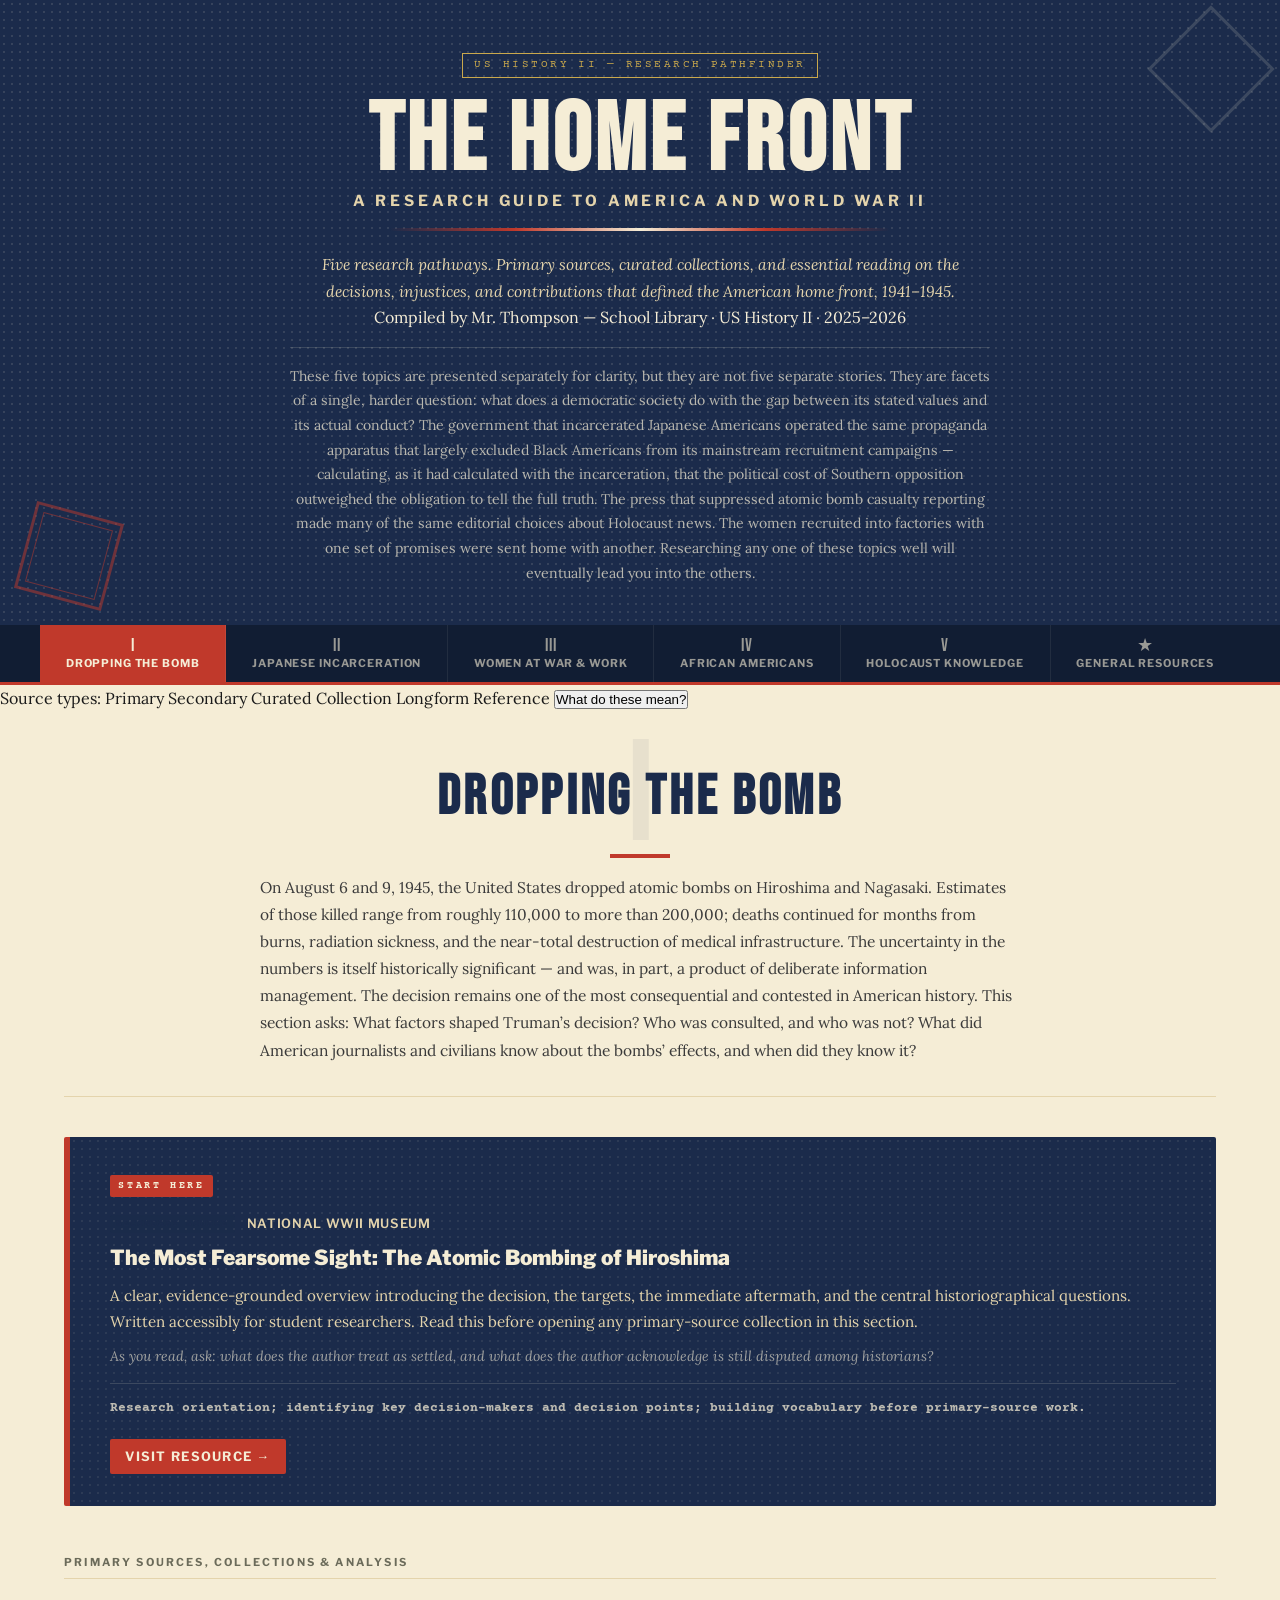
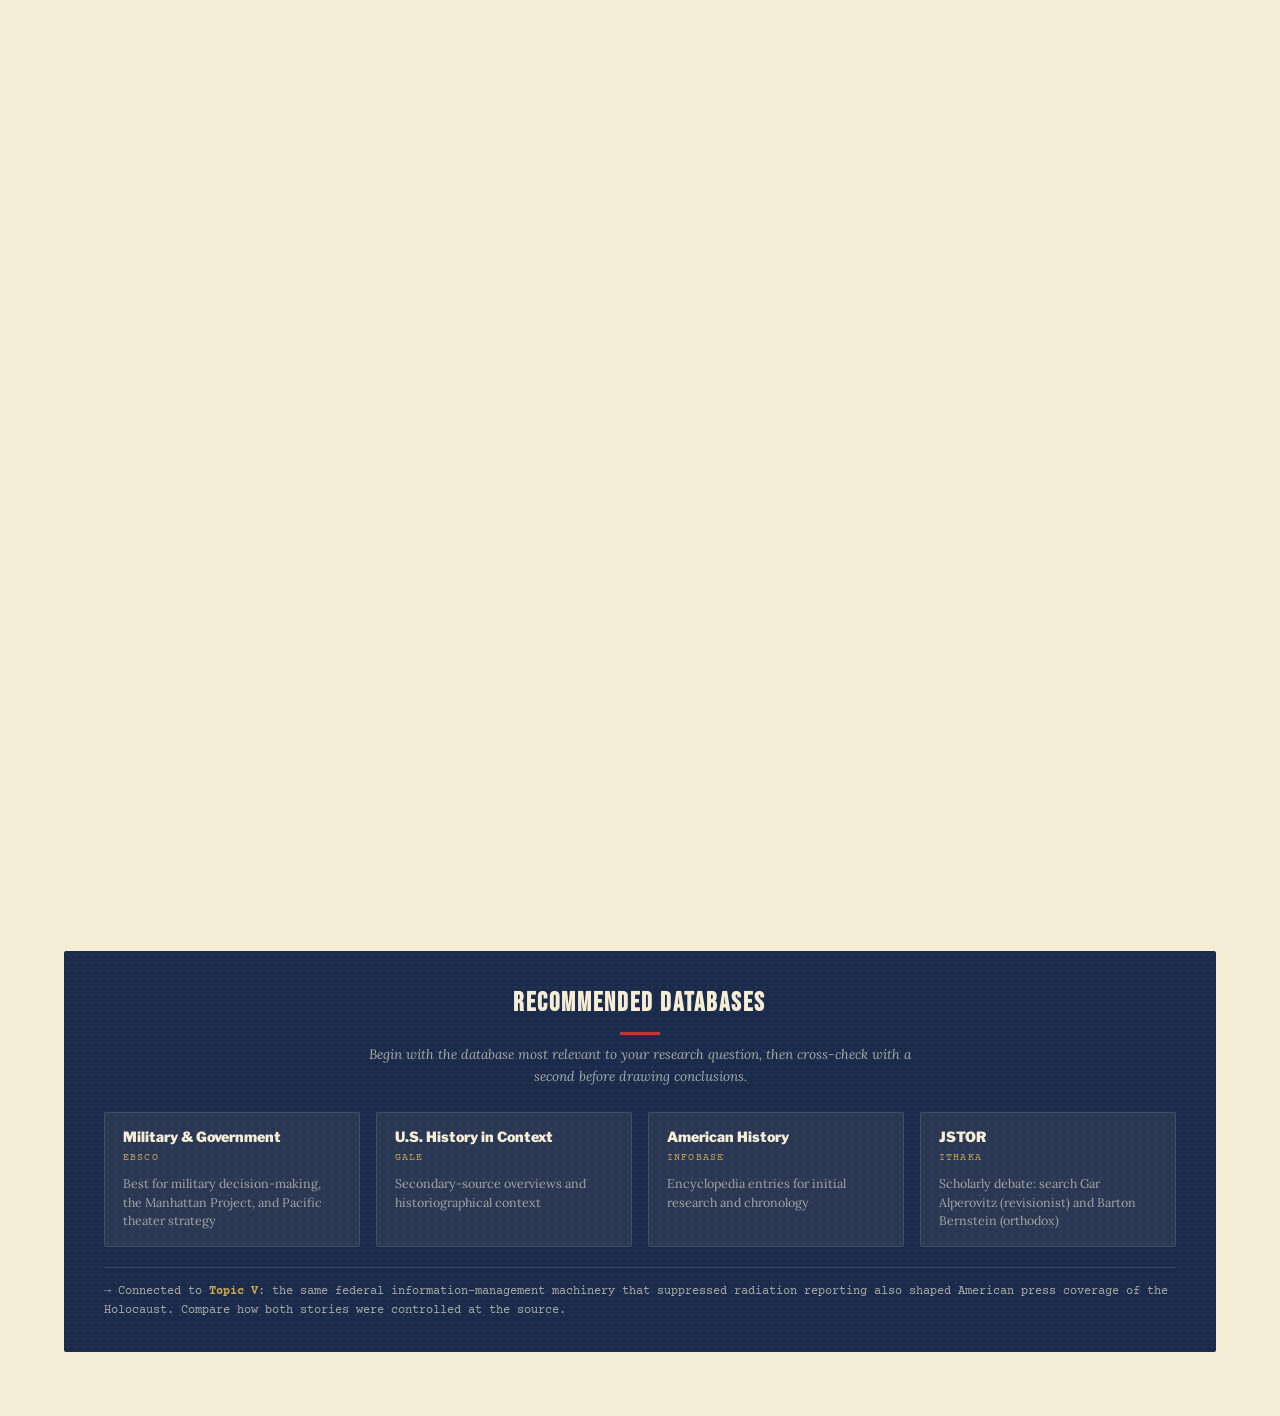
==== commit f1265357: "Update index.html" ====
--- a/index.html
+++ b/index.html
@@ -20,6 +20,13 @@
     </h1>
     <div class="header-rule"></div>
     <p class="header-intro">Five research pathways. Primary sources, curated collections, and essential reading on the decisions, injustices, and contributions that defined the American home front, 1941&ndash;1945.</p>
+    <p class="header-byline">Compiled by Mr. Thompson &mdash; School Library &middot; US History II &middot; 2025&ndash;2026</p>
+    <!-- EDITORIAL NOTE: The paragraph below is analytical connective tissue written
+         during development and verified against sources, but it does not carry
+         your voice. Before publishing, consider whether you want to precede or
+         replace it with a note in your own register — what question do you want
+         students carrying when they open this guide? The site currently has no
+         passage that sounds like you talking to your actual students. -->
     <p class="header-connections">These five topics are presented separately for clarity, but they are not five separate stories. They are facets of a single, harder question: what does a democratic society do with the gap between its stated values and its actual conduct? The government that incarcerated Japanese Americans operated the same propaganda apparatus that largely excluded Black Americans from its mainstream recruitment campaigns — calculating, as it had calculated with the incarceration, that the political cost of Southern opposition outweighed the obligation to tell the full truth. The press that suppressed atomic bomb casualty reporting made many of the same editorial choices about Holocaust news. The women recruited into factories with one set of promises were sent home with another. Researching any one of these topics well will eventually lead you into the others.</p>
   </div>
   <div class="header-geo geo-left" aria-hidden="true"></div>
@@ -59,6 +66,47 @@
 </nav>
 
 <!-- ============================================================
+     PERSISTENT LEGEND STRIP
+     Visible on all tabs; explains the card-color system before
+     students encounter their first card.
+============================================================ -->
+<div class="legend-strip" role="complementary" aria-label="Source type guide">
+  <div class="legend-strip-inner">
+    <span class="legend-strip-label">Source types:</span>
+    <span class="legend-strip-item"><span class="legend-pip" style="background:var(--c-primary)"></span>Primary</span>
+    <span class="legend-strip-item"><span class="legend-pip" style="background:var(--c-secondary)"></span>Secondary</span>
+    <span class="legend-strip-item"><span class="legend-pip" style="background:var(--c-curated)"></span>Curated Collection</span>
+    <span class="legend-strip-item"><span class="legend-pip" style="background:var(--c-longform)"></span>Longform</span>
+    <span class="legend-strip-item"><span class="legend-pip" style="background:var(--c-reference)"></span>Reference</span>
+    <button class="legend-strip-toggle" aria-expanded="false" aria-controls="legend-strip-detail">What do these mean?</button>
+  </div>
+  <div class="legend-strip-detail" id="legend-strip-detail" hidden>
+    <div class="legend-strip-definitions">
+      <div class="legend-def-item">
+        <span class="legend-pip" style="background:var(--c-primary)"></span>
+        <div><strong>Primary Source</strong> — Created at the time of the event: government documents, diaries, letters, newspapers, oral histories, photographs. Direct evidence; always carries the perspective and limits of its creator.</div>
+      </div>
+      <div class="legend-def-item">
+        <span class="legend-pip" style="background:var(--c-secondary)"></span>
+        <div><strong>Secondary Source</strong> — Created after the event by someone interpreting primary sources: scholarly articles, museum overviews, encyclopedia entries. Gives context and analysis; carries the interpretive choices of its author.</div>
+      </div>
+      <div class="legend-def-item">
+        <span class="legend-pip" style="background:var(--c-curated)"></span>
+        <div><strong>Curated Collection</strong> — Primary or secondary sources selected and organized by a library, archive, or institution. Curation is interpretation: ask what the collector chose to include or omit.</div>
+      </div>
+      <div class="legend-def-item">
+        <span class="legend-pip" style="background:var(--c-longform)"></span>
+        <div><strong>Longform</strong> — A substantial essay or work of narrative journalism synthesizing evidence for a general educated audience. Often by subject-matter experts; not always peer-reviewed. Trace its claims to their sources.</div>
+      </div>
+      <div class="legend-def-item">
+        <span class="legend-pip" style="background:var(--c-reference)"></span>
+        <div><strong>Reference</strong> — A specialized encyclopedia or finding aid designed to orient you and direct you toward further sources. A starting point, not an endpoint.</div>
+      </div>
+    </div>
+  </div>
+</div>
+
+<!-- ============================================================
      MAIN CONTENT
 ============================================================ -->
 <main id="main-content">
@@ -119,7 +167,11 @@
                 <li>What does &ldquo;declassified&rdquo; mean, and why does it matter?</li>
               </ul>
             </div>
-            <a class="card-link" href="https://www.trumanlibrary.gov/library/online-collections/decision-to-drop-atomic-bomb" target="_blank" rel="noopener">Visit Resource &rarr;</a>
+                        <div class="cite-prompt">
+              <h4 class="cite-heading">Citing a primary source</h4>
+              <p class="cite-text">Record: creator (if named), title or description, date, collection name, holding institution, and the URL or call number. Note when you accessed it. Primary sources from government archives often require a NAID or record group number.</p>
+            </div>
+<a class="card-link" href="https://www.trumanlibrary.gov/library/online-collections/decision-to-drop-atomic-bomb" target="_blank" rel="noopener">Visit Resource &rarr;</a>
           </div>
         </div>
       </div>
@@ -155,7 +207,11 @@
                 <li>What questions do these documents raise that they cannot answer?</li>
               </ul>
             </div>
-            <a class="card-link" href="https://nsarchive.gwu.edu/briefing-book/nuclear-vault/2020-08-04/atomic-bomb-end-world-war-ii" target="_blank" rel="noopener">Visit Resource &rarr;</a>
+                        <div class="cite-prompt">
+              <h4 class="cite-heading">Citing a primary source</h4>
+              <p class="cite-text">Record: creator (if named), title or description, date, collection name, holding institution, and the URL or call number. Note when you accessed it. Primary sources from government archives often require a NAID or record group number.</p>
+            </div>
+<a class="card-link" href="https://nsarchive.gwu.edu/briefing-book/nuclear-vault/2020-08-04/atomic-bomb-end-world-war-ii" target="_blank" rel="noopener">Visit Resource &rarr;</a>
           </div>
         </div>
       </div>
@@ -191,7 +247,11 @@
                 <li>How does this framing compare to the NSA collection?</li>
               </ul>
             </div>
-            <a class="card-link" href="https://www.nps.gov/articles/trumanatomicbomb.htm" target="_blank" rel="noopener">Visit Resource &rarr;</a>
+                        <div class="cite-prompt">
+              <h4 class="cite-heading">Citing a secondary source</h4>
+              <p class="cite-text">Record: author, title, institution or publisher, date of publication, and URL. For museum or NPS articles, the institution counts as publisher. Confirm the date on the page itself — web content is updated without notice.</p>
+            </div>
+<a class="card-link" href="https://www.nps.gov/articles/trumanatomicbomb.htm" target="_blank" rel="noopener">Visit Resource &rarr;</a>
           </div>
         </div>
       </div>
@@ -227,7 +287,11 @@
                 <li>What type of source is each item: government record, photograph, press release?</li>
               </ul>
             </div>
-            <a class="card-link" href="https://dp.la/primary-source-sets/the-atomic-bomb-and-the-nuclear-age" target="_blank" rel="noopener">Visit Resource &rarr;</a>
+                        <div class="cite-prompt">
+              <h4 class="cite-heading">Citing a curated collection</h4>
+              <p class="cite-text">Record: the institution that curated it, the collection name, the date you accessed it, and the URL. If you cite a specific item within the collection, record that item's own creator, title, and date separately.</p>
+            </div>
+<a class="card-link" href="https://dp.la/primary-source-sets/the-atomic-bomb-and-the-nuclear-age" target="_blank" rel="noopener">Visit Resource &rarr;</a>
           </div>
         </div>
       </div>
@@ -263,7 +327,11 @@
                 <li>Why did the radiation-sickness story appear in a British paper first?</li>
               </ul>
             </div>
-            <a class="card-link" href="https://www.pbs.org/wgbh/americanexperience/features/how-press-reported-atomic-bomb/" target="_blank" rel="noopener">Visit Resource &rarr;</a>
+                        <div class="cite-prompt">
+              <h4 class="cite-heading">Citing a longform essay</h4>
+              <p class="cite-text">Record: author, title of article, publication name, date of publication, and URL. Check whether the article is signed — unsigned articles are attributed to the publication. Longform pieces are usually not peer-reviewed; note the publication's editorial standards when you evaluate the source.</p>
+            </div>
+<a class="card-link" href="https://www.pbs.org/wgbh/americanexperience/features/how-press-reported-atomic-bomb/" target="_blank" rel="noopener">Visit Resource &rarr;</a>
           </div>
         </div>
       </div>
@@ -299,7 +367,11 @@
                 <li>How does this essay help you read Hersey&rsquo;s original text more critically?</li>
               </ul>
             </div>
-            <a class="card-link" href="https://www.nationalww2museum.org/war/articles/john-herseys-hiroshima-1946" target="_blank" rel="noopener">Visit Resource &rarr;</a>
+                        <div class="cite-prompt">
+              <h4 class="cite-heading">Citing a longform essay</h4>
+              <p class="cite-text">Record: author, title of article, publication name, date of publication, and URL. Check whether the article is signed — unsigned articles are attributed to the publication. Longform pieces are usually not peer-reviewed; note the publication's editorial standards when you evaluate the source.</p>
+            </div>
+<a class="card-link" href="https://www.nationalww2museum.org/war/articles/john-herseys-hiroshima-1946" target="_blank" rel="noopener">Visit Resource &rarr;</a>
           </div>
         </div>
       </div>
@@ -393,7 +465,11 @@
                 <li>Who created the WRA&rsquo;s Final Accountability Roster, and for what purpose?</li>
               </ul>
             </div>
-            <a class="card-link" href="https://ddr.densho.org/" target="_blank" rel="noopener">Visit Resource &rarr;</a>
+                        <div class="cite-prompt">
+              <h4 class="cite-heading">Citing a primary source</h4>
+              <p class="cite-text">Record: creator (if named), title or description, date, collection name, holding institution, and the URL or call number. Note when you accessed it. Primary sources from government archives often require a NAID or record group number.</p>
+            </div>
+<a class="card-link" href="https://ddr.densho.org/" target="_blank" rel="noopener">Visit Resource &rarr;</a>
           </div>
         </div>
       </div>
@@ -429,7 +505,11 @@
                 <li>What does self-representation look like under institutional constraint?</li>
               </ul>
             </div>
-            <a class="card-link" href="https://www.loc.gov/collections/japanese-american-internment-camp-newspapers/" target="_blank" rel="noopener">Visit Resource &rarr;</a>
+                        <div class="cite-prompt">
+              <h4 class="cite-heading">Citing a primary source</h4>
+              <p class="cite-text">Record: creator (if named), title or description, date, collection name, holding institution, and the URL or call number. Note when you accessed it. Primary sources from government archives often require a NAID or record group number.</p>
+            </div>
+<a class="card-link" href="https://www.loc.gov/collections/japanese-american-internment-camp-newspapers/" target="_blank" rel="noopener">Visit Resource &rarr;</a>
           </div>
         </div>
       </div>
@@ -465,7 +545,11 @@
                 <li>How does a physical site tell a different story than a document?</li>
               </ul>
             </div>
-            <a class="card-link" href="https://www.nps.gov/manz/index.htm" target="_blank" rel="noopener">Visit Resource &rarr;</a>
+                        <div class="cite-prompt">
+              <h4 class="cite-heading">Citing a secondary source</h4>
+              <p class="cite-text">Record: author, title, institution or publisher, date of publication, and URL. For museum or NPS articles, the institution counts as publisher. Confirm the date on the page itself — web content is updated without notice.</p>
+            </div>
+<a class="card-link" href="https://www.nps.gov/manz/index.htm" target="_blank" rel="noopener">Visit Resource &rarr;</a>
           </div>
         </div>
       </div>
@@ -501,7 +585,11 @@
                 <li>How does recovered history change a community&rsquo;s understanding of itself?</li>
               </ul>
             </div>
-            <a class="card-link" href="https://daily.jstor.org/draft-resistance-in-japanese-american-internment-camps/" target="_blank" rel="noopener">Visit Resource &rarr;</a>
+                        <div class="cite-prompt">
+              <h4 class="cite-heading">Citing a longform essay</h4>
+              <p class="cite-text">Record: author, title of article, publication name, date of publication, and URL. Check whether the article is signed — unsigned articles are attributed to the publication. Longform pieces are usually not peer-reviewed; note the publication's editorial standards when you evaluate the source.</p>
+            </div>
+<a class="card-link" href="https://daily.jstor.org/draft-resistance-in-japanese-american-internment-camps/" target="_blank" rel="noopener">Visit Resource &rarr;</a>
           </div>
         </div>
       </div>
@@ -537,7 +625,11 @@
                 <li>What legal cases does the essay discuss? Can you find the original decisions?</li>
               </ul>
             </div>
-            <a class="card-link" href="https://www.oah.org/tah/asian-american-and-pacific-islander-history/from-wong-kim-ark-to-the-japanese-american-incarceration-asian-americans-and-the-racial-limits-of-birthright-citizenship/" target="_blank" rel="noopener">Visit Resource &rarr;</a>
+                        <div class="cite-prompt">
+              <h4 class="cite-heading">Citing a longform essay</h4>
+              <p class="cite-text">Record: author, title of article, publication name, date of publication, and URL. Check whether the article is signed — unsigned articles are attributed to the publication. Longform pieces are usually not peer-reviewed; note the publication's editorial standards when you evaluate the source.</p>
+            </div>
+<a class="card-link" href="https://www.oah.org/tah/asian-american-and-pacific-islander-history/from-wong-kim-ark-to-the-japanese-american-incarceration-asian-americans-and-the-racial-limits-of-birthright-citizenship/" target="_blank" rel="noopener">Visit Resource &rarr;</a>
           </div>
         </div>
       </div>
@@ -573,7 +665,11 @@
                 <li>How does word choice shape a reader&rsquo;s understanding of history?</li>
               </ul>
             </div>
-            <a class="card-link" href="https://www.archives.gov/research/aapi/ww2/resources" target="_blank" rel="noopener">Visit Resource &rarr;</a>
+                        <div class="cite-prompt">
+              <h4 class="cite-heading">Citing a secondary source</h4>
+              <p class="cite-text">Record: author, title, institution or publisher, date of publication, and URL. For museum or NPS articles, the institution counts as publisher. Confirm the date on the page itself — web content is updated without notice.</p>
+            </div>
+<a class="card-link" href="https://www.archives.gov/research/aapi/ww2/resources" target="_blank" rel="noopener">Visit Resource &rarr;</a>
           </div>
         </div>
       </div>
@@ -666,7 +762,11 @@
                 <li>Whose voices or perspectives are not represented in this overview?</li>
               </ul>
             </div>
-            <a class="card-link" href="https://www.nationalww2museum.org/war/topics/women-world-war-ii" target="_blank" rel="noopener">Visit Resource &rarr;</a>
+                        <div class="cite-prompt">
+              <h4 class="cite-heading">Citing a secondary source</h4>
+              <p class="cite-text">Record: author, title, institution or publisher, date of publication, and URL. For museum or NPS articles, the institution counts as publisher. Confirm the date on the page itself — web content is updated without notice.</p>
+            </div>
+<a class="card-link" href="https://www.nationalww2museum.org/war/topics/women-world-war-ii" target="_blank" rel="noopener">Visit Resource &rarr;</a>
           </div>
         </div>
       </div>
@@ -702,7 +802,11 @@
                 <li>Who is still absent from this account?</li>
               </ul>
             </div>
-            <a class="card-link" href="https://www.womenshistory.org/resources/general/womens-roles-during-world-war-ii" target="_blank" rel="noopener">Visit Resource &rarr;</a>
+                        <div class="cite-prompt">
+              <h4 class="cite-heading">Citing a secondary source</h4>
+              <p class="cite-text">Record: author, title, institution or publisher, date of publication, and URL. For museum or NPS articles, the institution counts as publisher. Confirm the date on the page itself — web content is updated without notice.</p>
+            </div>
+<a class="card-link" href="https://www.womenshistory.org/resources/general/womens-roles-during-world-war-ii" target="_blank" rel="noopener">Visit Resource &rarr;</a>
           </div>
         </div>
       </div>
@@ -738,7 +842,11 @@
                 <li>What does the OWI&rsquo;s choice of imagery tell you about what it wanted workers to believe?</li>
               </ul>
             </div>
-            <a class="card-link" href="https://www.docsteach.org/" target="_blank" rel="noopener">Visit Resource &rarr;</a>
+                        <div class="cite-prompt">
+              <h4 class="cite-heading">Citing a curated collection</h4>
+              <p class="cite-text">Record: the institution that curated it, the collection name, the date you accessed it, and the URL. If you cite a specific item within the collection, record that item's own creator, title, and date separately.</p>
+            </div>
+<a class="card-link" href="https://www.docsteach.org/" target="_blank" rel="noopener">Visit Resource &rarr;</a>
           </div>
         </div>
       </div>
@@ -774,7 +882,11 @@
                 <li>How does this essay change your understanding of what the OWI was actually doing?</li>
               </ul>
             </div>
-            <a class="card-link" href="https://www.nationalww2museum.org/war/articles/rosie-riveter-women-war-workers-wwii-home-front" target="_blank" rel="noopener">Visit Resource &rarr;</a>
+                        <div class="cite-prompt">
+              <h4 class="cite-heading">Citing a longform essay</h4>
+              <p class="cite-text">Record: author, title of article, publication name, date of publication, and URL. Check whether the article is signed — unsigned articles are attributed to the publication. Longform pieces are usually not peer-reviewed; note the publication's editorial standards when you evaluate the source.</p>
+            </div>
+<a class="card-link" href="https://www.nationalww2museum.org/war/articles/rosie-riveter-women-war-workers-wwii-home-front" target="_blank" rel="noopener">Visit Resource &rarr;</a>
           </div>
         </div>
       </div>
@@ -810,7 +922,11 @@
                 <li>What is the article&rsquo;s central argument, and how does it prove it?</li>
               </ul>
             </div>
-            <a class="card-link" href="https://www.frontiersin.org/journals/sociology/articles/10.3389/fsoc.2016.00016/full" target="_blank" rel="noopener">Visit Resource &rarr;</a>
+                        <div class="cite-prompt">
+              <h4 class="cite-heading">Citing a longform essay</h4>
+              <p class="cite-text">Record: author, title of article, publication name, date of publication, and URL. Check whether the article is signed — unsigned articles are attributed to the publication. Longform pieces are usually not peer-reviewed; note the publication's editorial standards when you evaluate the source.</p>
+            </div>
+<a class="card-link" href="https://www.frontiersin.org/journals/sociology/articles/10.3389/fsoc.2016.00016/full" target="_blank" rel="noopener">Visit Resource &rarr;</a>
           </div>
         </div>
       </div>
@@ -899,7 +1015,11 @@
                 <li>What is the NMAAHC&rsquo;s institutional relationship to the Smithsonian?</li>
               </ul>
             </div>
-            <a class="card-link" href="https://nmaahc.si.edu/explore/exhibitions/double-victory" target="_blank" rel="noopener">Visit Resource &rarr;</a>
+                        <div class="cite-prompt">
+              <h4 class="cite-heading">Citing a curated collection</h4>
+              <p class="cite-text">Record: the institution that curated it, the collection name, the date you accessed it, and the URL. If you cite a specific item within the collection, record that item's own creator, title, and date separately.</p>
+            </div>
+<a class="card-link" href="https://nmaahc.si.edu/explore/exhibitions/double-victory" target="_blank" rel="noopener">Visit Resource &rarr;</a>
           </div>
         </div>
       </div>
@@ -935,7 +1055,11 @@
                 <li>How does reading an original front page differ from reading a historian&rsquo;s summary of it?</li>
               </ul>
             </div>
-            <a class="card-link" href="https://chroniclingamerica.loc.gov/" target="_blank" rel="noopener">Visit Resource &rarr;</a>
+                        <div class="cite-prompt">
+              <h4 class="cite-heading">Citing a primary source</h4>
+              <p class="cite-text">Record: creator (if named), title or description, date, collection name, holding institution, and the URL or call number. Note when you accessed it. Primary sources from government archives often require a NAID or record group number.</p>
+            </div>
+<a class="card-link" href="https://chroniclingamerica.loc.gov/" target="_blank" rel="noopener">Visit Resource &rarr;</a>
           </div>
         </div>
       </div>
@@ -971,7 +1095,11 @@
                 <li>What is the relationship between the Double V campaign and the later Civil Rights movement?</li>
               </ul>
             </div>
-            <a class="card-link" href="https://www.smithsonianmag.com/history/why-african-american-soldiers-saw-world-war-ii-two-front-battle-180964616/" target="_blank" rel="noopener">Visit Resource &rarr;</a>
+                        <div class="cite-prompt">
+              <h4 class="cite-heading">Citing a longform essay</h4>
+              <p class="cite-text">Record: author, title of article, publication name, date of publication, and URL. Check whether the article is signed — unsigned articles are attributed to the publication. Longform pieces are usually not peer-reviewed; note the publication's editorial standards when you evaluate the source.</p>
+            </div>
+<a class="card-link" href="https://www.smithsonianmag.com/history/why-african-american-soldiers-saw-world-war-ii-two-front-battle-180964616/" target="_blank" rel="noopener">Visit Resource &rarr;</a>
           </div>
         </div>
       </div>
@@ -1007,7 +1135,11 @@
                 <li>What is the relationship between Isaac Woodard&rsquo;s blinding and Truman&rsquo;s 1948 order?</li>
               </ul>
             </div>
-            <a class="card-link" href="https://www.smithsonianmag.com/history/summer-1946-saw-black-wwii-vets-fight-freedom-home-180978538/" target="_blank" rel="noopener">Visit Resource &rarr;</a>
+                        <div class="cite-prompt">
+              <h4 class="cite-heading">Citing a longform essay</h4>
+              <p class="cite-text">Record: author, title of article, publication name, date of publication, and URL. Check whether the article is signed — unsigned articles are attributed to the publication. Longform pieces are usually not peer-reviewed; note the publication's editorial standards when you evaluate the source.</p>
+            </div>
+<a class="card-link" href="https://www.smithsonianmag.com/history/summer-1946-saw-black-wwii-vets-fight-freedom-home-180978538/" target="_blank" rel="noopener">Visit Resource &rarr;</a>
           </div>
         </div>
       </div>
@@ -1043,7 +1175,11 @@
                 <li>What does Delmont&rsquo;s NEH platform tell you about his institutional credibility?</li>
               </ul>
             </div>
-            <a class="card-link" href="https://www.neh.gov/blog/double-victory-black-and-white-what-digitized-historical-newspapers-reveal-about-african" target="_blank" rel="noopener">Visit Resource &rarr;</a>
+                        <div class="cite-prompt">
+              <h4 class="cite-heading">Citing a longform essay</h4>
+              <p class="cite-text">Record: author, title of article, publication name, date of publication, and URL. Check whether the article is signed — unsigned articles are attributed to the publication. Longform pieces are usually not peer-reviewed; note the publication's editorial standards when you evaluate the source.</p>
+            </div>
+<a class="card-link" href="https://www.neh.gov/blog/double-victory-black-and-white-what-digitized-historical-newspapers-reveal-about-african" target="_blank" rel="noopener">Visit Resource &rarr;</a>
           </div>
         </div>
       </div>
@@ -1138,7 +1274,11 @@
                 <li>What is the difference between a newspaper reporting something and readers believing it?</li>
               </ul>
             </div>
-            <a class="card-link" href="https://newspapers.ushmm.org/" target="_blank" rel="noopener">Visit Resource &rarr;</a>
+                        <div class="cite-prompt">
+              <h4 class="cite-heading">Citing a primary source</h4>
+              <p class="cite-text">Record: creator (if named), title or description, date, collection name, holding institution, and the URL or call number. Note when you accessed it. Primary sources from government archives often require a NAID or record group number.</p>
+            </div>
+<a class="card-link" href="https://newspapers.ushmm.org/" target="_blank" rel="noopener">Visit Resource &rarr;</a>
           </div>
         </div>
       </div>
@@ -1146,11 +1286,10 @@
 
     <div class="flip-card" tabindex="0" aria-label="Research card: USHMM Holocaust Encyclopedia, US Holocaust Memorial Museum">
       <div class="flip-inner">
-        <div class="card-face card-front" data-type="curated">
-          <div class="card-type-bar"></div>
-          <div class="card-content">
-            <span class="source-tag tag-curated">Reference</span>
-            <h3 class="card-title">USHMM Holocaust Encyclopedia</h3>
+        <div class="card-face card-front" data-type="reference">
+          <div class="card-type-bar"></div>
+          <div class="card-content">
+            <span class="source-tag tag-reference">Reference</span>
             <p class="card-institution">US Holocaust Memorial Museum</p>
             <p class="card-summary">The world&rsquo;s most comprehensive open-access online reference on the Holocaust: over 850 articles in 19 languages, updated continuously by Museum historians. Sections on the United States response, immigration policy, the War Refugee Board, and American responses to the liberation of the camps are directly relevant to this topic.</p>
             <div class="card-flip-hint">Click to see research uses &amp; source evaluation</div>
@@ -1173,6 +1312,10 @@
                 <li>Articles are updated continuously. Why does that matter for an encyclopedia?</li>
                 <li>What is the difference between a reference article and a scholarly argument?</li>
               </ul>
+            </div>
+                        <div class="cite-prompt">
+              <h4 class="cite-heading">Citing a reference work</h4>
+              <p class="cite-text">Record: author of the specific article (if named), article title, encyclopedia name, institution (USHMM), date of the article or last update, and URL. Encyclopedia entries are starting points; your citation should point readers toward the primary or secondary sources the article itself cites.</p>
             </div>
             <a class="card-link" href="https://encyclopedia.ushmm.org/" target="_blank" rel="noopener">Visit Resource &rarr;</a>
           </div>
@@ -1210,7 +1353,11 @@
                 <li>What questions does the Wagner-Rogers case raise about democratic accountability?</li>
               </ul>
             </div>
-            <a class="card-link" href="https://www.ushmm.org/teach/teaching-materials/americans-and-the-holocaust" target="_blank" rel="noopener">Visit Resource &rarr;</a>
+                        <div class="cite-prompt">
+              <h4 class="cite-heading">Citing a curated collection</h4>
+              <p class="cite-text">Record: the institution that curated it, the collection name, the date you accessed it, and the URL. If you cite a specific item within the collection, record that item's own creator, title, and date separately.</p>
+            </div>
+<a class="card-link" href="https://www.ushmm.org/teach/teaching-materials/americans-and-the-holocaust" target="_blank" rel="noopener">Visit Resource &rarr;</a>
           </div>
         </div>
       </div>
@@ -1247,7 +1394,11 @@
                 <li>What is the relationship between &ldquo;knowing&rdquo; and &ldquo;being obligated to act&rdquo;?</li>
               </ul>
             </div>
-            <a class="card-link" href="https://newrepublic.com/article/118800/first-american-report-holocaust" target="_blank" rel="noopener">Visit Resource &rarr;</a>
+                        <div class="cite-prompt">
+              <h4 class="cite-heading">Citing a primary source</h4>
+              <p class="cite-text">Record: creator (if named), title or description, date, collection name, holding institution, and the URL or call number. Note when you accessed it. Primary sources from government archives often require a NAID or record group number.</p>
+            </div>
+<a class="card-link" href="https://newrepublic.com/article/118800/first-american-report-holocaust" target="_blank" rel="noopener">Visit Resource &rarr;</a>
           </div>
         </div>
       </div>
@@ -1283,7 +1434,11 @@
                 <li>How does this article help you use the History Unfolded database more effectively?</li>
               </ul>
             </div>
-            <a class="card-link" href="https://www.smithsonianmag.com/smart-news/new-project-uncovers-what-americans-knew-about-holocaust-180958712/" target="_blank" rel="noopener">Visit Resource &rarr;</a>
+                        <div class="cite-prompt">
+              <h4 class="cite-heading">Citing a longform essay</h4>
+              <p class="cite-text">Record: author, title of article, publication name, date of publication, and URL. Check whether the article is signed — unsigned articles are attributed to the publication. Longform pieces are usually not peer-reviewed; note the publication's editorial standards when you evaluate the source.</p>
+            </div>
+<a class="card-link" href="https://www.smithsonianmag.com/smart-news/new-project-uncovers-what-americans-knew-about-holocaust-180958712/" target="_blank" rel="noopener">Visit Resource &rarr;</a>
           </div>
         </div>
       </div>
@@ -1319,7 +1474,11 @@
                 <li>How does Snyder&rsquo;s argument change what questions you might ask of American sources?</li>
               </ul>
             </div>
-            <a class="card-link" href="https://www.nybooks.com/articles/2009/07/16/holocaust-the-ignored-reality/" target="_blank" rel="noopener">Visit Resource &rarr;</a>
+                        <div class="cite-prompt">
+              <h4 class="cite-heading">Citing a longform essay</h4>
+              <p class="cite-text">Record: author, title of article, publication name, date of publication, and URL. Check whether the article is signed — unsigned articles are attributed to the publication. Longform pieces are usually not peer-reviewed; note the publication's editorial standards when you evaluate the source.</p>
+            </div>
+<a class="card-link" href="https://www.nybooks.com/articles/2009/07/16/holocaust-the-ignored-reality/" target="_blank" rel="noopener">Visit Resource &rarr;</a>
           </div>
         </div>
       </div>
@@ -1437,7 +1596,11 @@
                 <li>What is the difference between a Research Starter and a peer-reviewed article?</li>
               </ul>
             </div>
-            <a class="card-link" href="https://www.nationalww2museum.org/students-teachers/student-resources/research-starters" target="_blank" rel="noopener">Visit Resource &rarr;</a>
+                        <div class="cite-prompt">
+              <h4 class="cite-heading">Citing a curated collection</h4>
+              <p class="cite-text">Record: the institution that curated it, the collection name, the date you accessed it, and the URL. If you cite a specific item within the collection, record that item's own creator, title, and date separately.</p>
+            </div>
+<a class="card-link" href="https://www.nationalww2museum.org/students-teachers/student-resources/research-starters" target="_blank" rel="noopener">Visit Resource &rarr;</a>
           </div>
         </div>
       </div>
@@ -1472,7 +1635,11 @@
                 <li>What types of evidence does the federal government routinely create?</li>
               </ul>
             </div>
-            <a class="card-link" href="https://www.docsteach.org/" target="_blank" rel="noopener">Visit Resource &rarr;</a>
+                        <div class="cite-prompt">
+              <h4 class="cite-heading">Citing a primary source</h4>
+              <p class="cite-text">Record: creator (if named), title or description, date, collection name, holding institution, and the URL or call number. Note when you accessed it. Primary sources from government archives often require a NAID or record group number.</p>
+            </div>
+<a class="card-link" href="https://www.docsteach.org/" target="_blank" rel="noopener">Visit Resource &rarr;</a>
           </div>
         </div>
       </div>
@@ -1507,7 +1674,11 @@
                 <li>What does local coverage reveal that national coverage may miss?</li>
               </ul>
             </div>
-            <a class="card-link" href="https://chroniclingamerica.loc.gov/" target="_blank" rel="noopener">Visit Resource &rarr;</a>
+                        <div class="cite-prompt">
+              <h4 class="cite-heading">Citing a primary source</h4>
+              <p class="cite-text">Record: creator (if named), title or description, date, collection name, holding institution, and the URL or call number. Note when you accessed it. Primary sources from government archives often require a NAID or record group number.</p>
+            </div>
+<a class="card-link" href="https://chroniclingamerica.loc.gov/" target="_blank" rel="noopener">Visit Resource &rarr;</a>
           </div>
         </div>
       </div>
@@ -1542,7 +1713,11 @@
                 <li>Who selects items for a &ldquo;curated set&rdquo;? What choices does curation involve?</li>
               </ul>
             </div>
-            <a class="card-link" href="https://dp.la/primary-source-sets" target="_blank" rel="noopener">Visit Resource &rarr;</a>
+                        <div class="cite-prompt">
+              <h4 class="cite-heading">Citing a curated collection</h4>
+              <p class="cite-text">Record: the institution that curated it, the collection name, the date you accessed it, and the URL. If you cite a specific item within the collection, record that item's own creator, title, and date separately.</p>
+            </div>
+<a class="card-link" href="https://dp.la/primary-source-sets" target="_blank" rel="noopener">Visit Resource &rarr;</a>
           </div>
         </div>
       </div>
@@ -1577,7 +1752,11 @@
                 <li>How is an essay written by a professional historian different from a museum article?</li>
               </ul>
             </div>
-            <a class="card-link" href="https://www.gilderlehrman.org/" target="_blank" rel="noopener">Visit Resource &rarr;</a>
+                        <div class="cite-prompt">
+              <h4 class="cite-heading">Citing a secondary source</h4>
+              <p class="cite-text">Record: author, title, institution or publisher, date of publication, and URL. For museum or NPS articles, the institution counts as publisher. Confirm the date on the page itself — web content is updated without notice.</p>
+            </div>
+<a class="card-link" href="https://www.gilderlehrman.org/" target="_blank" rel="noopener">Visit Resource &rarr;</a>
           </div>
         </div>
       </div>
@@ -1631,14 +1810,6 @@
 
 </main>
 
-<footer class="site-footer">
-  <div class="footer-inner">
-    <div class="footer-rule"></div>
-    <p class="footer-text">Compiled for US History II research. All linked resources are open-access or library-licensed. Verify URLs before citing; web content changes.</p>
-    <p class="footer-small">Database access requires school login. Contact your librarian for assistance.</p>
-  </div>
-</footer>
-
 <script src="script.js"></script>
 </body>
 </html>
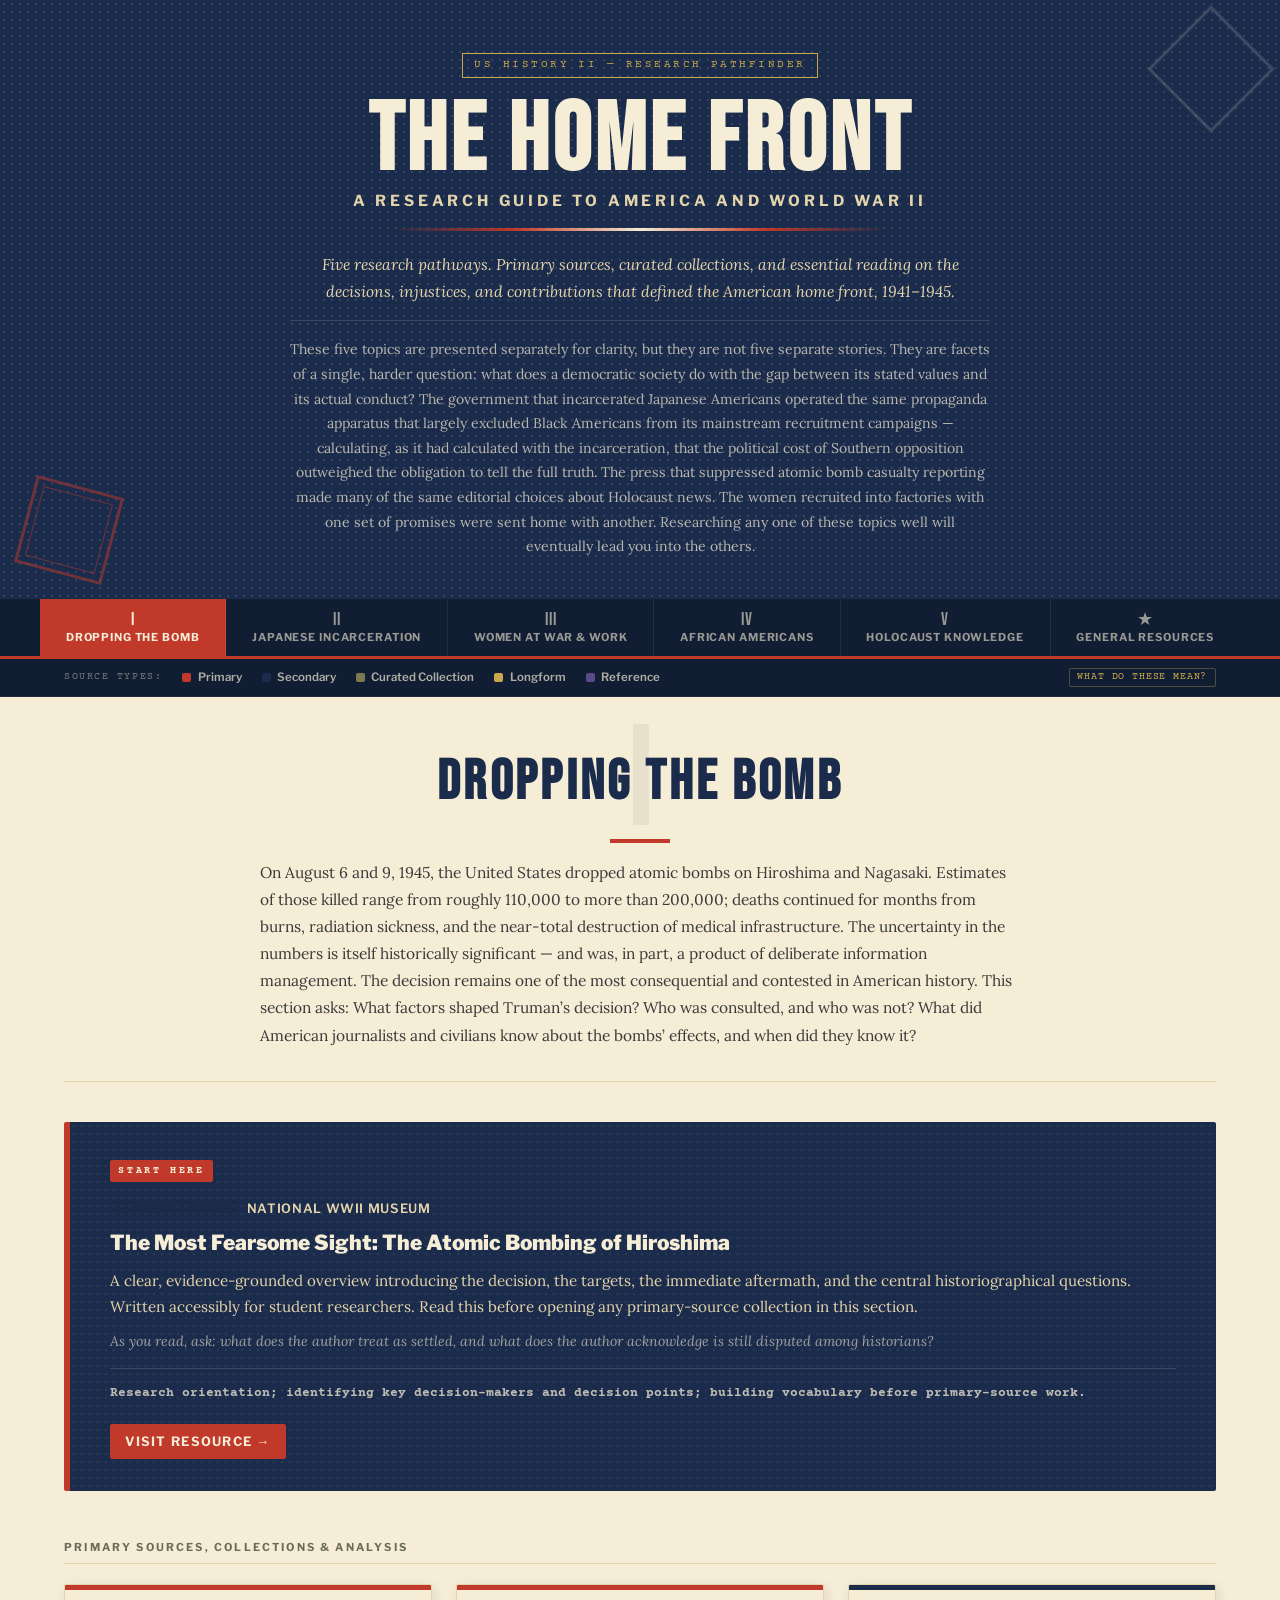
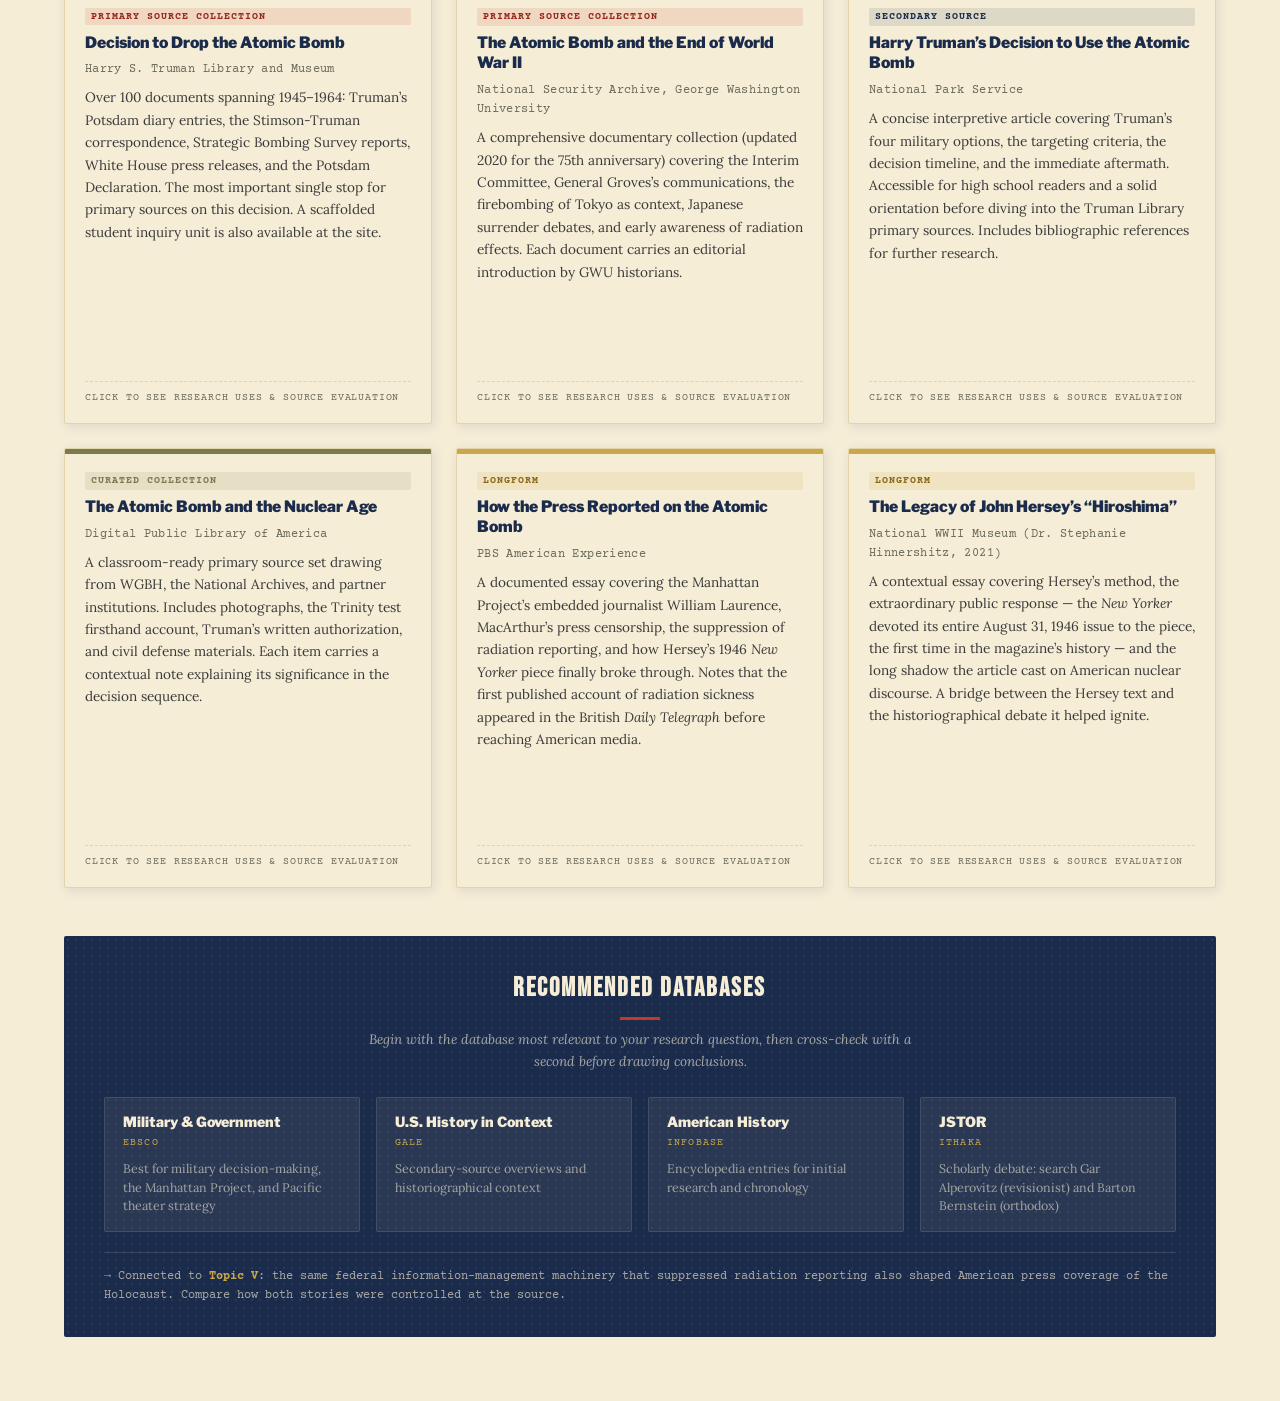
==== commit eb57d8f7: "Update index.html" ====
--- a/index.html
+++ b/index.html
@@ -3,7 +3,7 @@
 <head>
   <meta charset="UTF-8">
   <meta name="viewport" content="width=device-width, initial-scale=1.0">
-  <title>The Home Front — WWII Research Pathfinder | US History II</title>
+  <title>The Home Front | WWII Research Pathfinder | US History II</title>
   <meta name="description" content="A research pathfinder for US History II students covering five World War II topics.">
   <link rel="stylesheet" href="style.css">
 </head>
@@ -20,13 +20,6 @@
     </h1>
     <div class="header-rule"></div>
     <p class="header-intro">Five research pathways. Primary sources, curated collections, and essential reading on the decisions, injustices, and contributions that defined the American home front, 1941&ndash;1945.</p>
-    <p class="header-byline">Compiled by Mr. Thompson &mdash; School Library &middot; US History II &middot; 2025&ndash;2026</p>
-    <!-- EDITORIAL NOTE: The paragraph below is analytical connective tissue written
-         during development and verified against sources, but it does not carry
-         your voice. Before publishing, consider whether you want to precede or
-         replace it with a note in your own register — what question do you want
-         students carrying when they open this guide? The site currently has no
-         passage that sounds like you talking to your actual students. -->
     <p class="header-connections">These five topics are presented separately for clarity, but they are not five separate stories. They are facets of a single, harder question: what does a democratic society do with the gap between its stated values and its actual conduct? The government that incarcerated Japanese Americans operated the same propaganda apparatus that largely excluded Black Americans from its mainstream recruitment campaigns — calculating, as it had calculated with the incarceration, that the political cost of Southern opposition outweighed the obligation to tell the full truth. The press that suppressed atomic bomb casualty reporting made many of the same editorial choices about Holocaust news. The women recruited into factories with one set of promises were sent home with another. Researching any one of these topics well will eventually lead you into the others.</p>
   </div>
   <div class="header-geo geo-left" aria-hidden="true"></div>
--- a/style.css
+++ b/style.css
@@ -941,3 +941,152 @@
   font-size: 0.88rem;
   line-height: 1.6;
 }
+
+/* ============================================================
+   HEADER BYLINE
+   ============================================================ */
+.header-byline {
+  font-family: var(--font-mono);
+  font-size: 0.72rem;
+  letter-spacing: 0.12em;
+  color: var(--gold);
+  margin-top: 0.5rem;
+  opacity: 0.85;
+}
+
+/* ============================================================
+   PERSISTENT LEGEND STRIP
+   Lives between nav and main; visible on all tabs.
+   ============================================================ */
+.legend-strip {
+  background: var(--navy-dark);
+  border-bottom: 1px solid rgba(245,237,214,0.08);
+}
+
+.legend-strip-inner {
+  max-width: 1200px;
+  margin: 0 auto;
+  padding: 0.55rem 1.5rem;
+  display: flex;
+  align-items: center;
+  gap: 1.25rem;
+  flex-wrap: wrap;
+}
+
+.legend-strip-label {
+  font-family: var(--font-mono);
+  font-size: 0.65rem;
+  letter-spacing: 0.15em;
+  text-transform: uppercase;
+  color: rgba(245,237,214,0.45);
+  white-space: nowrap;
+}
+
+.legend-strip-item {
+  display: flex;
+  align-items: center;
+  gap: 0.4rem;
+  font-family: var(--font-ui);
+  font-size: 0.72rem;
+  font-weight: 600;
+  color: rgba(245,237,214,0.7);
+  white-space: nowrap;
+}
+
+.legend-pip {
+  display: inline-block;
+  width: 9px;
+  height: 9px;
+  border-radius: 2px;
+  flex-shrink: 0;
+}
+
+.legend-strip-toggle {
+  margin-left: auto;
+  font-family: var(--font-mono);
+  font-size: 0.65rem;
+  letter-spacing: 0.08em;
+  text-transform: uppercase;
+  color: var(--gold);
+  background: none;
+  border: 1px solid rgba(201,168,76,0.35);
+  border-radius: var(--radius);
+  padding: 0.25em 0.75em;
+  cursor: pointer;
+  white-space: nowrap;
+  transition: background 0.2s ease, color 0.2s ease;
+}
+
+.legend-strip-toggle:hover,
+.legend-strip-toggle[aria-expanded="true"] {
+  background: rgba(201,168,76,0.12);
+  color: #e8c55a;
+}
+
+.legend-strip-detail {
+  border-top: 1px solid rgba(245,237,214,0.06);
+  padding: 1rem 1.5rem 1.25rem;
+  max-width: 1200px;
+  margin: 0 auto;
+}
+
+/* hidden attribute handled by JS; this ensures transition */
+.legend-strip-detail[hidden] {
+  display: none;
+}
+
+.legend-strip-definitions {
+  display: grid;
+  grid-template-columns: repeat(auto-fill, minmax(280px, 1fr));
+  gap: 0.85rem;
+}
+
+.legend-def-item {
+  display: flex;
+  gap: 0.65rem;
+  align-items: flex-start;
+}
+
+.legend-def-item .legend-pip {
+  margin-top: 0.3rem;
+  flex-shrink: 0;
+}
+
+.legend-def-item div {
+  font-size: 0.78rem;
+  color: rgba(245,237,214,0.6);
+  line-height: 1.55;
+}
+
+.legend-def-item strong {
+  font-family: var(--font-ui);
+  font-weight: 700;
+  color: rgba(245,237,214,0.85);
+  display: block;
+  margin-bottom: 0.15rem;
+}
+
+/* ============================================================
+   CITATION PROMPT — CARD BACKS
+   ============================================================ */
+.cite-prompt {
+  border-top: 1px dashed var(--tan);
+  margin-top: 0.6rem;
+  padding-top: 0.7rem;
+}
+
+.cite-heading {
+  font-family: var(--font-display);
+  font-size: 0.8rem;
+  letter-spacing: 0.1em;
+  text-transform: uppercase;
+  color: var(--olive);
+  margin-bottom: 0.3rem;
+}
+
+.cite-text {
+  font-size: 0.76rem;
+  color: var(--muted);
+  line-height: 1.55;
+  font-family: var(--font-mono);
+}
